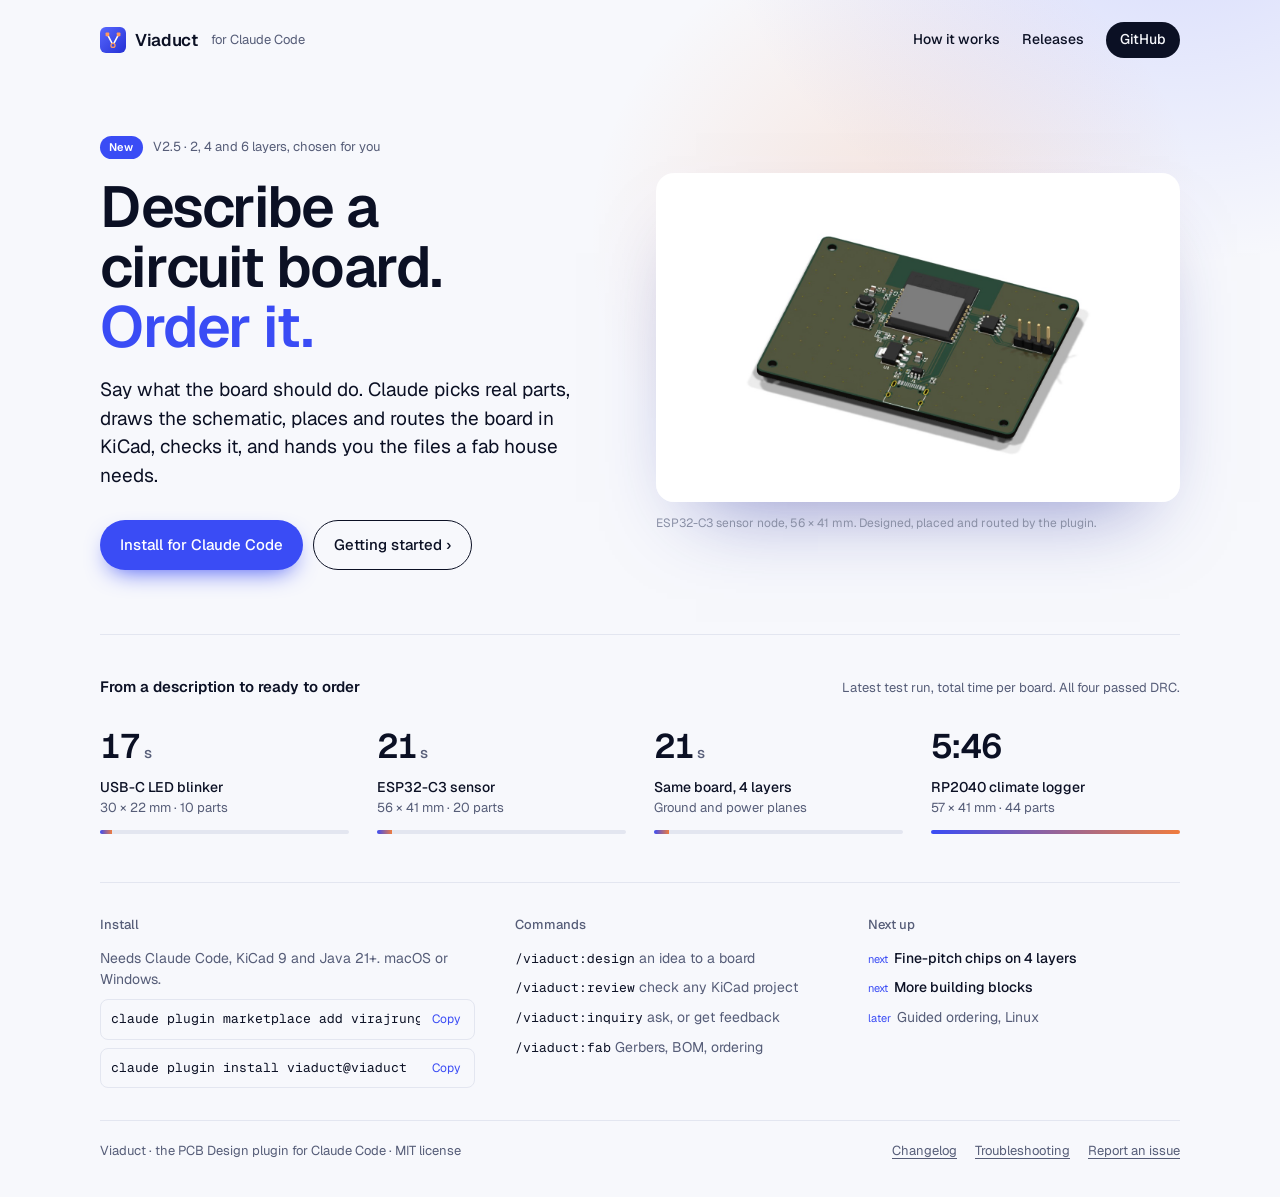
==== index.html @ 59db9b0c "Viaduct landing page" ====
<!doctype html>
<html lang="en">
<head>
<meta charset="utf-8">
<meta name="viewport" content="width=device-width, initial-scale=1, viewport-fit=cover">
<title>Viaduct</title>
<meta name="description" content="Viaduct is a Claude Code plugin: describe a circuit board in plain English and get a KiCad project with Gerbers, BOM and pick-and-place files ready to order.">
<meta property="og:title" content="Viaduct">
<meta property="og:description" content="Describe a circuit board. Order it. A Claude Code plugin for KiCad.">
<meta property="og:image" content="https://virajrungta.github.io/viaduct-site/img/c3_sensor_angle.jpg">
<link rel="icon" href="favicon.svg" type="image/svg+xml">
<link rel="apple-touch-icon" href="apple-touch-icon.png">
<link rel="preconnect" href="https://fonts.googleapis.com">
<link rel="stylesheet" href="https://fonts.googleapis.com/css2?family=Geist:wght@400;500;600&family=Geist+Mono:wght@400;500&display=swap">
<style>
/* Layout: one thesis, one proof. A dominant hero with the real board, a single row of
   evidence, then everything else steps down to small, quiet text. */
:root{
  --bg:#f7f8fc; --fg:#0b1024; --muted:#565d78; --faint:#8a90a6; --line:#e3e6f0;
  --accent:#3a4cf5; --accent-ink:#ffffff; --copper:#f07c3e; --glow1:rgba(80,100,255,.20); --glow2:rgba(240,124,62,.16);
  --sans:"Geist",-apple-system,"Segoe UI",Helvetica,Arial,sans-serif;
  --mono:"Geist Mono",ui-monospace,"SF Mono",Menlo,Consolas,monospace;
}
@media (prefers-color-scheme: dark){:root:not([data-theme="light"]){
  --bg:#080b18; --fg:#eef0fa; --muted:#9ba1bd; --faint:#6b7190; --line:#1b2038;
  --accent:#7d8bff; --accent-ink:#080b18; --copper:#ff9a5e; --glow1:rgba(90,110,255,.22); --glow2:rgba(255,140,80,.10); color-scheme:dark}}
:root[data-theme="dark"]{
  --bg:#080b18; --fg:#eef0fa; --muted:#9ba1bd; --faint:#6b7190; --line:#1b2038;
  --accent:#7d8bff; --accent-ink:#080b18; --copper:#ff9a5e; --glow1:rgba(90,110,255,.22); --glow2:rgba(255,140,80,.10); color-scheme:dark}

*{box-sizing:border-box}
body{background:var(--bg);color:var(--fg);font-family:var(--sans);font-size:15px;line-height:1.55;
  padding-left:max(16px,env(safe-area-inset-left,0px));padding-right:max(16px,env(safe-area-inset-right,0px));
  background-image:radial-gradient(60vw 50vw at 92% -10%,var(--glow1),transparent 60%),radial-gradient(40vw 40vw at 70% 20%,var(--glow2),transparent 60%);
  background-repeat:no-repeat}
.wrap{max-width:1080px;margin:0 auto}
a{color:inherit}
a:focus-visible,button:focus-visible{outline:2px solid var(--accent);outline-offset:3px;border-radius:6px}
p,h1,h2{margin:0}
.mono{font-family:var(--mono)}

header{display:flex;justify-content:space-between;align-items:center;padding-block:22px}
.brand{display:flex;align-items:center;gap:9px;font-weight:600;font-size:17px;letter-spacing:-.02em;text-decoration:none}
.brand small{font-weight:400;font-size:13px;color:var(--muted);letter-spacing:0;margin-left:4px}
header nav{display:flex;align-items:center;gap:22px;font-size:14px;font-weight:500}
header nav a{text-decoration:none}
header nav a:hover{color:var(--accent)}
.pill{background:var(--fg);color:var(--bg);padding:7px 14px;border-radius:999px}
header nav a.pill:hover{color:var(--bg);opacity:.85}

.hero{display:grid;grid-template-columns:1fr 1.05fr;gap:56px;align-items:center;padding-block:56px 64px}
.hero > *{min-width:0}
.kicker{font-size:13px;color:var(--muted)}
.kicker{display:flex;align-items:center;gap:10px}
.new{background:var(--accent);color:var(--accent-ink);font-size:11px;font-weight:600;padding:3px 9px;border-radius:999px;letter-spacing:.02em}
h1{font-size:clamp(2.4rem,5.2vw,3.6rem);line-height:1.04;font-weight:600;letter-spacing:-.025em;margin-top:18px;text-wrap:balance}
h1 em{font-style:normal;color:var(--accent)}
.lede{font-size:19px;line-height:1.5;margin-top:20px;max-width:30em;color:var(--fg)}
.actions{display:flex;gap:10px;flex-wrap:wrap;margin-top:30px}
.btn{display:inline-flex;align-items:center;gap:8px;padding:12px 20px;border-radius:999px;font-weight:500;font-size:15px;text-decoration:none}
.btn.primary{background:var(--accent);color:var(--accent-ink);box-shadow:0 10px 24px -10px var(--accent)}
.btn.secondary{border:1px solid var(--fg)}
.btn:hover{opacity:.88}
.board{margin:0}
.board img{display:block;width:100%;height:auto;border-radius:18px;box-shadow:0 40px 80px -40px rgba(40,50,160,.55)}
.board figcaption{font-size:12px;color:var(--faint);margin-top:12px}

/* the one proof */
.proof{border-top:1px solid var(--line);padding-block:40px 48px}
.proof-head{display:flex;justify-content:space-between;align-items:baseline;gap:16px;flex-wrap:wrap}
.proof-head h2{font-size:15px;font-weight:600}
.proof-head span{font-size:13px;color:var(--muted)}
.runs{display:grid;grid-template-columns:repeat(4,1fr);gap:28px;margin-top:22px}
.run{min-width:0}
.run .t{font-size:34px;font-weight:600;letter-spacing:-.02em;font-variant-numeric:tabular-nums}
.run .t small{font-size:15px;font-weight:500;color:var(--muted);margin-left:2px}
.run .n{font-size:14px;font-weight:500;margin-top:4px}
.run .d{font-size:13px;color:var(--muted)}
.bar{height:4px;background:var(--line);border-radius:2px;margin-top:12px;overflow:hidden}
.bar i{display:block;height:100%;background:linear-gradient(90deg,var(--accent),var(--copper))}

/* quiet details */
.details{border-top:1px solid var(--line);padding-block:32px;display:grid;grid-template-columns:1.2fr 1fr 1fr;gap:40px;font-size:14px}
.details > div{min-width:0}
.details h2{font-size:13px;font-weight:500;color:var(--muted);margin-bottom:12px}
.details ul{list-style:none;margin:0;padding:0;display:grid;gap:8px}
.details li{color:var(--muted)}
.details li b{color:var(--fg);font-weight:500}
.details code{font-family:var(--mono);font-size:13px;color:var(--fg)}
.cmdline{display:flex;align-items:center;gap:8px;border:1px solid var(--line);border-radius:8px;padding:8px 10px;margin-top:8px;background:var(--bg)}
.cmdline code{flex:1;min-width:0;overflow-x:auto;white-space:nowrap}
.cmdline button{flex:none;font:inherit;font-size:12px;border:0;background:none;color:var(--accent);cursor:pointer;padding:2px 4px}
.soon{display:inline-block;font-size:11px;color:var(--accent);margin-right:6px}

footer{border-top:1px solid var(--line);padding-block:20px 36px;display:flex;gap:18px;flex-wrap:wrap;font-size:13px;color:var(--muted)}
footer a{text-decoration:underline;text-underline-offset:3px}
footer .sp{flex:1}

@media (max-width:880px){
  .hero{grid-template-columns:1fr;gap:36px;padding-block:28px 44px}
  .runs{grid-template-columns:1fr 1fr}
  .details{grid-template-columns:1fr;gap:28px}
  header nav a:not(.pill){display:none}
}
html{-webkit-text-size-adjust:100%}
body{margin:0}
img{max-width:100%}
</style>
</head>
<body>

<div class="wrap">
  <header>
    <a class="brand" href="#top" aria-label="Viaduct home">
      <img src="logo.svg" width="26" height="26" alt="">
      Viaduct<small>for Claude Code</small>
    </a>
    <nav aria-label="Main">
      <a href="https://github.com/virajrungta/viaduct/blob/main/docs/how-it-works.md">How it works</a>
      <a href="https://github.com/virajrungta/viaduct/blob/main/RELEASES.md">Releases</a>
      <a class="pill" href="https://github.com/virajrungta/viaduct">GitHub</a>
    </nav>
  </header>

  <main id="top">
    <div class="hero">
      <div>
        <p class="kicker"><span class="new">New</span> V2.5 · 2, 4 and 6 layers, chosen for you</p>
        <h1>Describe a circuit board.<br><em>Order it.</em></h1>
        <p class="lede">Say what the board should do. Claude picks real parts, draws the schematic, places and routes the board in KiCad, checks it, and hands you the files a fab house needs.</p>
        <div class="actions">
          <a class="btn primary" href="#install">Install for Claude Code</a>
          <a class="btn secondary" href="https://github.com/virajrungta/viaduct/blob/main/docs/getting-started.md">Getting started&nbsp;›</a>
        </div>
      </div>
      <figure class="board">
        <img src="img/c3_sensor_angle.jpg" alt="3D render of an ESP32-C3 sensor board the plugin designed, placed and routed" width="1400" height="879">
        <figcaption>ESP32-C3 sensor node, 56 × 41 mm. Designed, placed and routed by the plugin.</figcaption>
      </figure>
    </div>

    <section class="proof" aria-labelledby="proof-h">
      <div class="proof-head">
        <h2 id="proof-h">From a description to ready to order</h2>
        <span>Latest test run, total time per board. All four passed DRC.</span>
      </div>
      <div class="runs">
        <div class="run"><div class="t">17<small>s</small></div><div class="n">USB-C LED blinker</div><div class="d">30 × 22 mm · 10 parts</div><div class="bar"><i style="width:5%"></i></div></div>
        <div class="run"><div class="t">21<small>s</small></div><div class="n">ESP32-C3 sensor</div><div class="d">56 × 41 mm · 20 parts</div><div class="bar"><i style="width:6%"></i></div></div>
        <div class="run"><div class="t">21<small>s</small></div><div class="n">Same board, 4 layers</div><div class="d">Ground and power planes</div><div class="bar"><i style="width:6%"></i></div></div>
        <div class="run"><div class="t">5:46</div><div class="n">RP2040 climate logger</div><div class="d">57 × 41 mm · 44 parts</div><div class="bar"><i style="width:100%"></i></div></div>
      </div>
    </section>

    <section class="details" id="install">
      <div>
        <h2>Install</h2>
        <p style="color:var(--muted)">Needs Claude Code, KiCad 9 and Java 21+. macOS or Windows.</p>
        <div class="cmdline"><code id="c1">claude plugin marketplace add virajrungta/viaduct</code><button type="button" id="b1" data-for="c1">Copy</button></div>
        <div class="cmdline"><code id="c2">claude plugin install viaduct@viaduct</code><button type="button" id="b2" data-for="c2">Copy</button></div>
      </div>
      <div>
        <h2>Commands</h2>
        <ul>
          <li><code>/viaduct:design</code> an idea to a board</li>
          <li><code>/viaduct:review</code> check any KiCad project</li>
          <li><code>/viaduct:inquiry</code> ask, or get feedback</li>
          <li><code>/viaduct:fab</code> Gerbers, BOM, ordering</li>
        </ul>
      </div>
      <div>
        <h2>Next up</h2>
        <ul>
          <li><span class="soon">next</span><b>Fine-pitch chips on 4 layers</b></li>
          <li><span class="soon">next</span><b>More building blocks</b></li>
          <li><span class="soon">later</span>Guided ordering, Linux</li>
        </ul>
      </div>
    </section>
  </main>

  <footer>
    <span>Viaduct · the PCB Design plugin for Claude Code · MIT license</span>
    <span class="sp"></span>
    <a href="https://github.com/virajrungta/viaduct/blob/main/CHANGELOG.md">Changelog</a>
    <a href="https://github.com/virajrungta/viaduct/blob/main/docs/troubleshooting.md">Troubleshooting</a>
    <a href="https://github.com/virajrungta/viaduct/issues">Report an issue</a>
  </footer>
</div>

<script>
document.querySelectorAll(".cmdline button").forEach(function(b){
  b.addEventListener("click",function(){
    var el=document.getElementById(b.dataset.for);
    function done(){b.textContent="Copied";setTimeout(function(){b.textContent="Copy"},1500)}
    function sel(){var r=document.createRange();r.selectNodeContents(el);var s=getSelection();s.removeAllRanges();s.addRange(r);b.textContent="Selected"}
    try{navigator.clipboard.writeText(el.textContent).then(done,sel)}catch(e){sel()}
  });
});
</script>
</body>
</html>
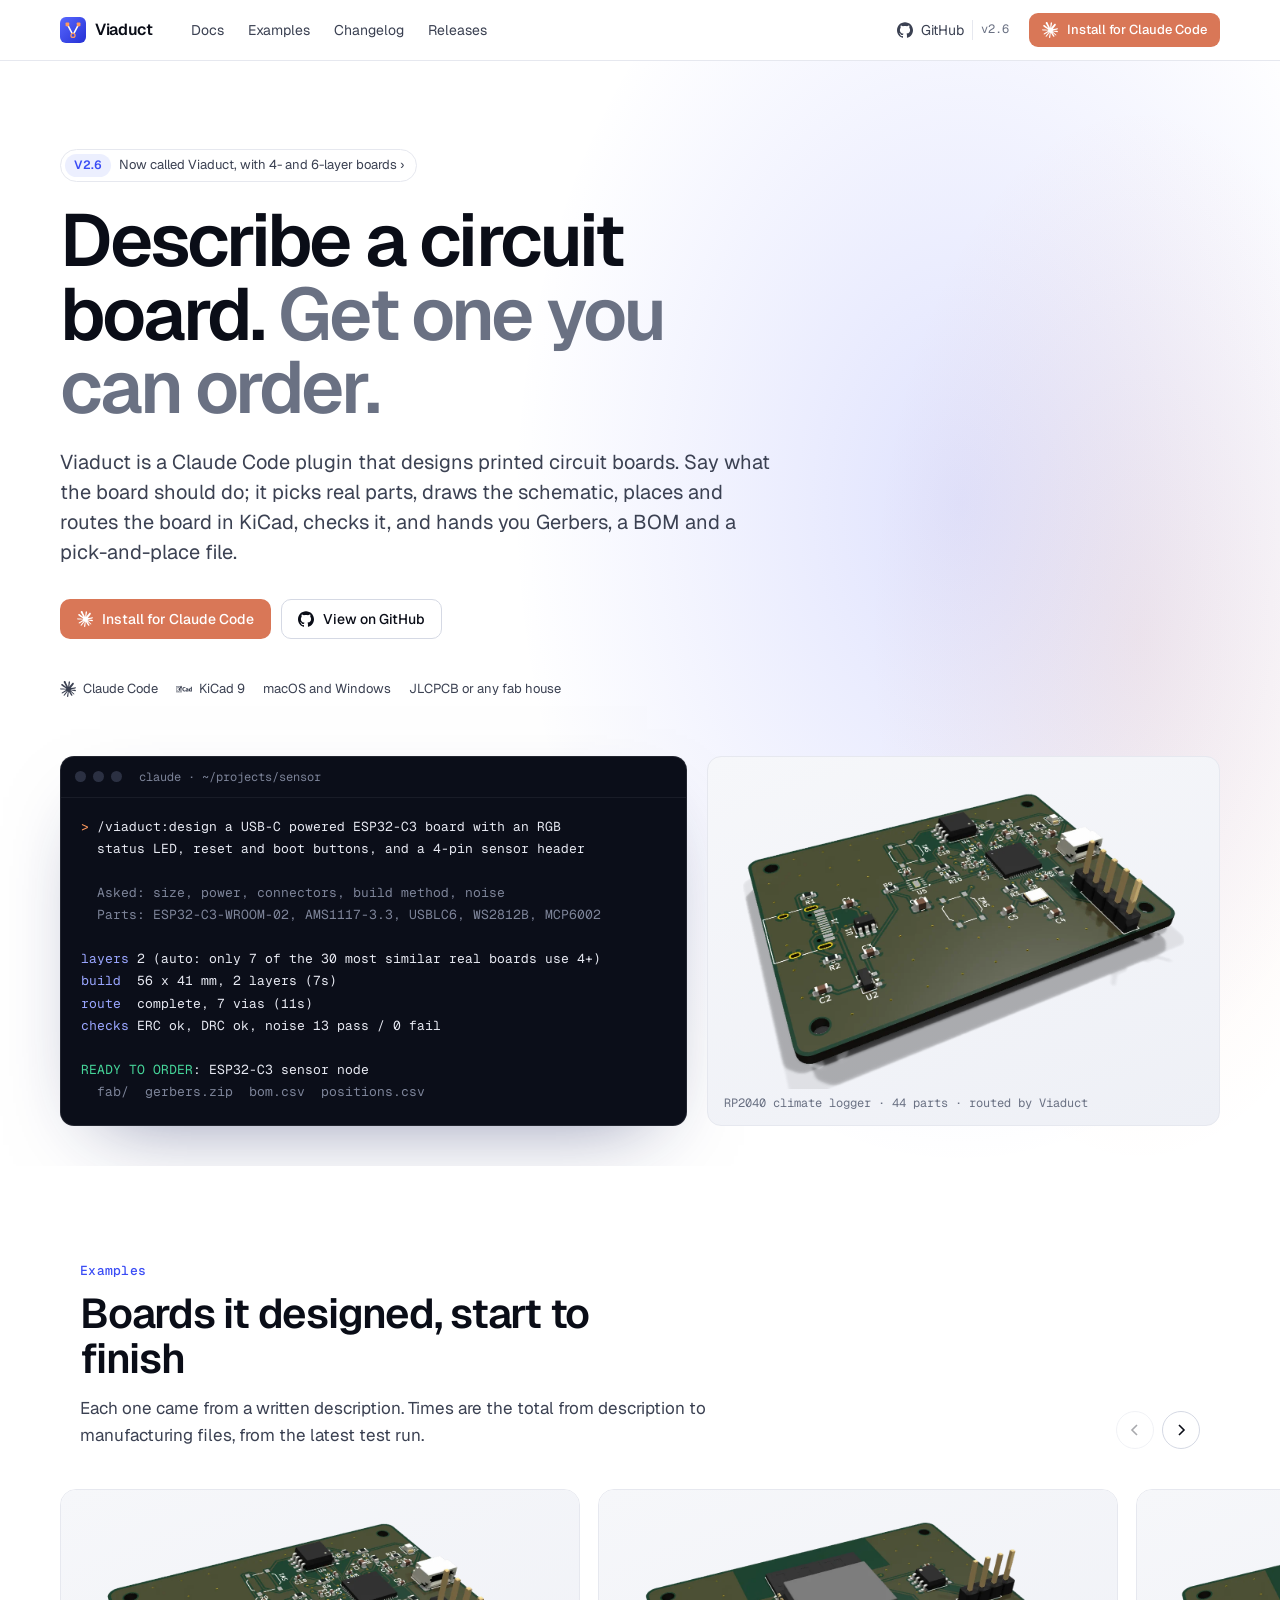
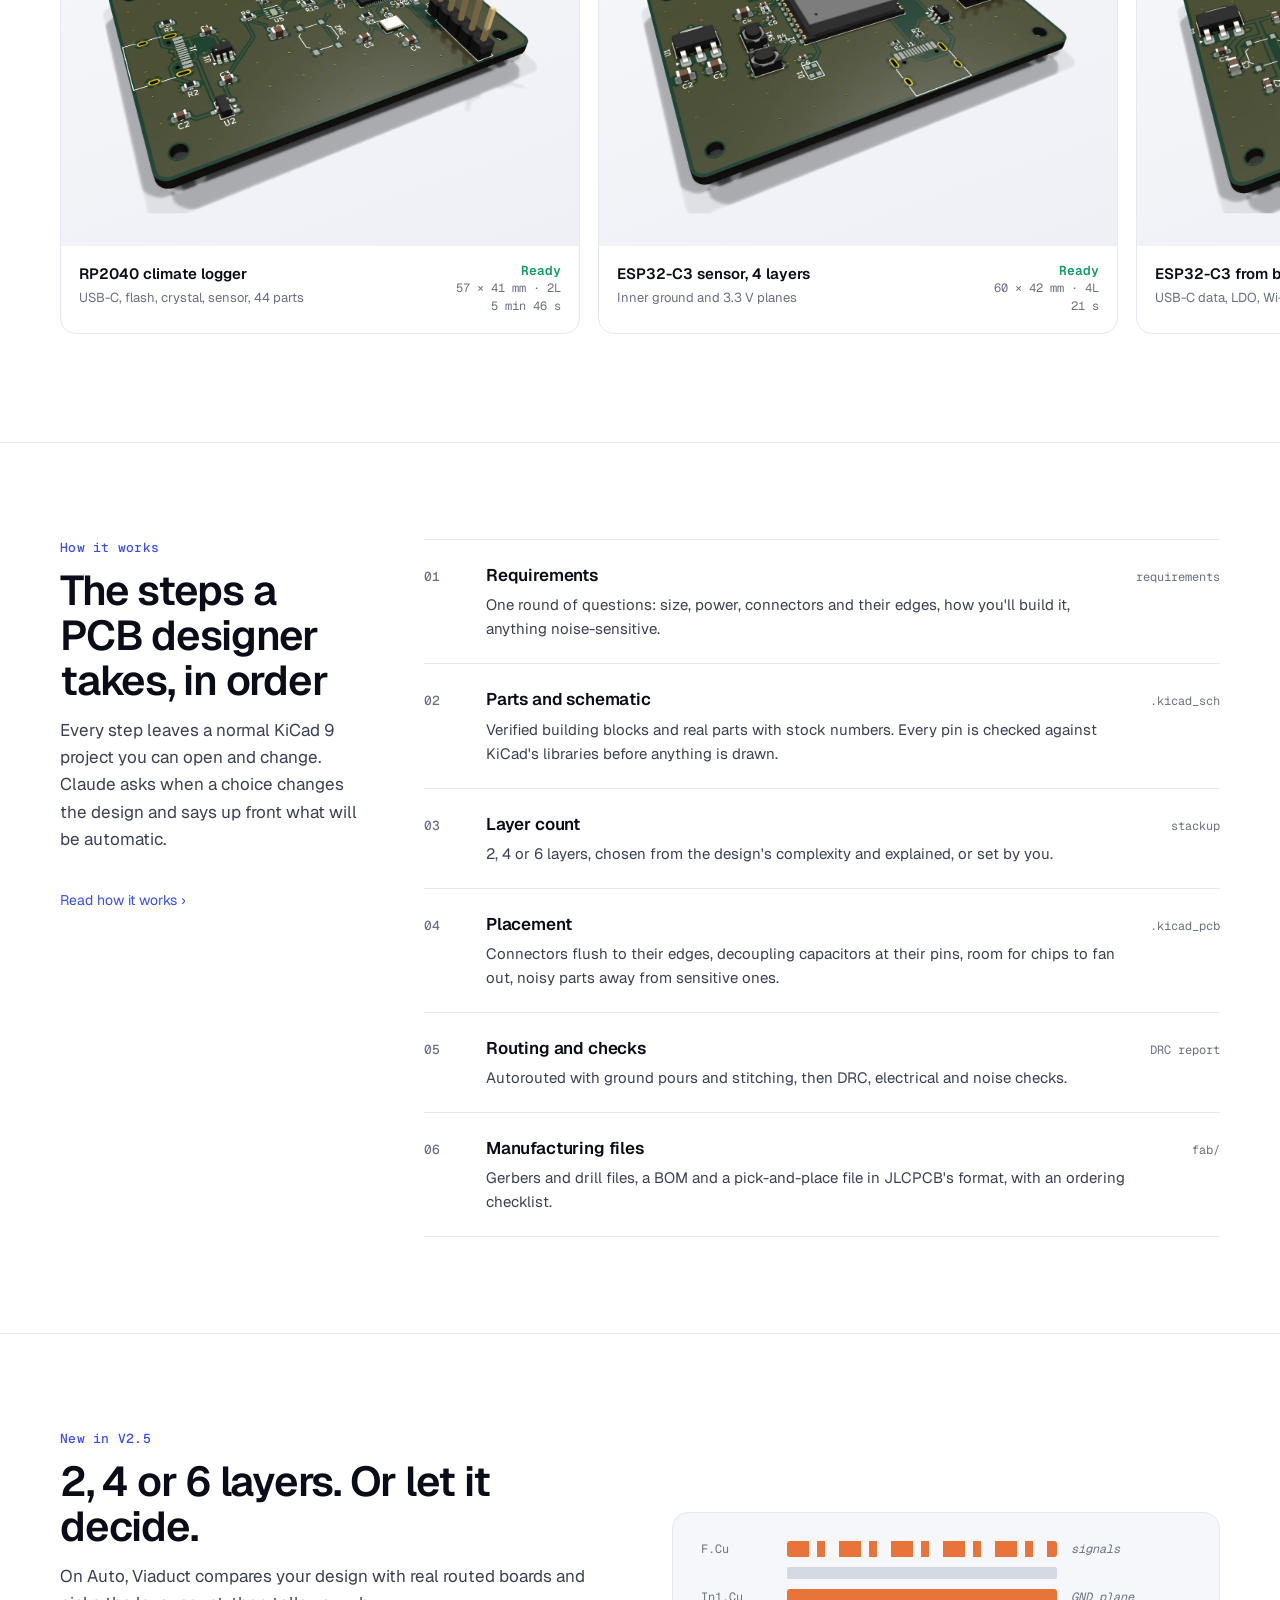
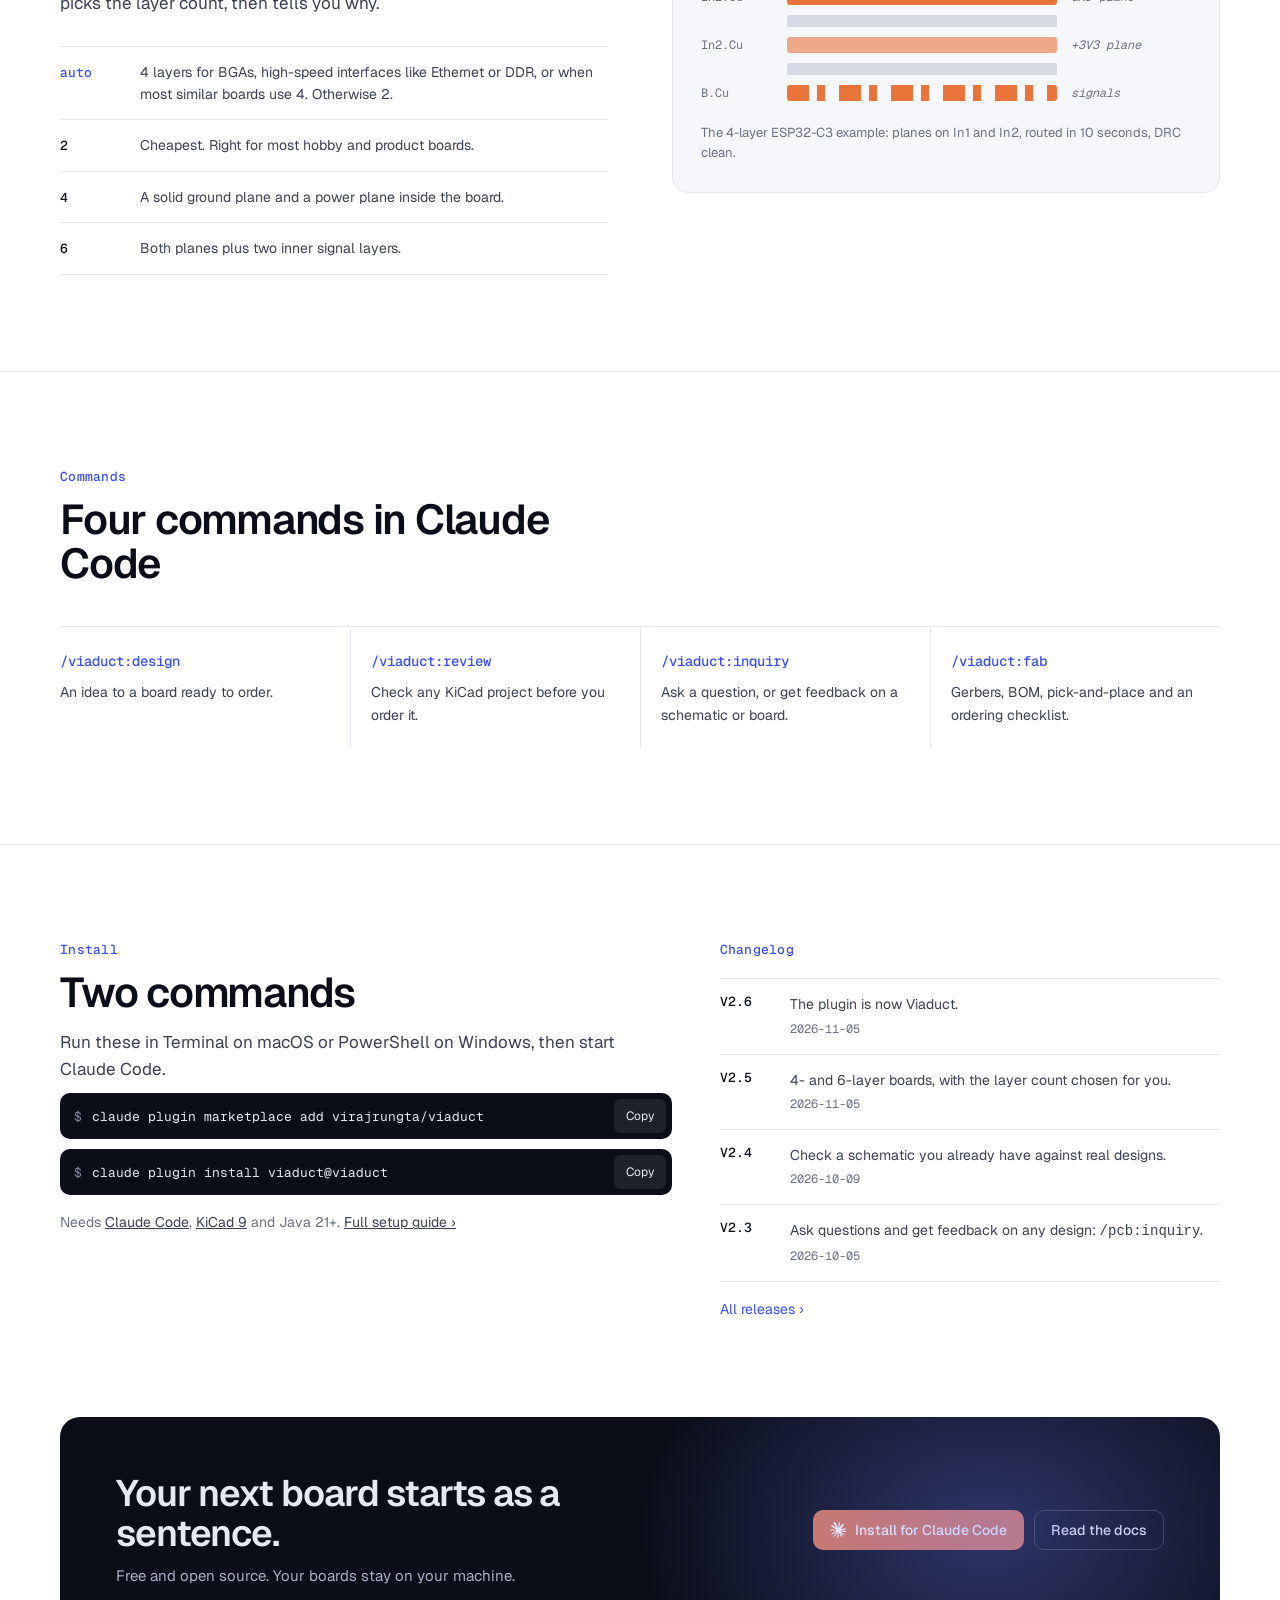
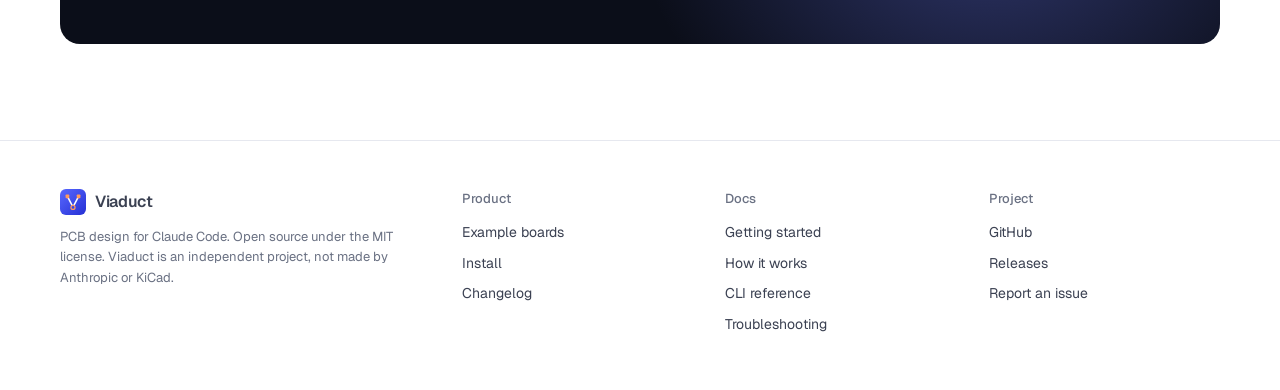
==== commit bda30a13: "Full redesign: top bar, example gallery, docs pages built from the plugin repo" ====
--- a/index.html
+++ b/index.html
@@ -3,200 +3,245 @@
 <head>
 <meta charset="utf-8">
 <meta name="viewport" content="width=device-width, initial-scale=1, viewport-fit=cover">
-<title>Viaduct</title>
-<meta name="description" content="Viaduct is a Claude Code plugin: describe a circuit board in plain English and get a KiCad project with Gerbers, BOM and pick-and-place files ready to order.">
-<meta property="og:title" content="Viaduct">
-<meta property="og:description" content="Describe a circuit board. Order it. A Claude Code plugin for KiCad.">
-<meta property="og:image" content="https://virajrungta.github.io/viaduct-site/img/c3_sensor_angle.jpg">
+<title>Viaduct: PCB design for Claude Code</title>
+<meta name="description" content="Describe a circuit board in plain English. Viaduct, a Claude Code plugin, designs it in KiCad and hands you Gerbers, BOM and pick-and-place files ready to order.">
+<meta property="og:title" content="Viaduct: PCB design for Claude Code">
+<meta property="og:description" content="Describe a circuit board in plain English. Viaduct, a Claude Code plugin, designs it in KiCad and hands you Gerbers, BOM and pick-and-place files ready to order.">
+<meta property="og:image" content="https://virajrungta.github.io/viaduct-site/img/og.png">
+<meta name="twitter:card" content="summary_large_image">
 <link rel="icon" href="favicon.svg" type="image/svg+xml">
 <link rel="apple-touch-icon" href="apple-touch-icon.png">
 <link rel="preconnect" href="https://fonts.googleapis.com">
-<link rel="stylesheet" href="https://fonts.googleapis.com/css2?family=Geist:wght@400;500;600&family=Geist+Mono:wght@400;500&display=swap">
-<style>
-/* Layout: one thesis, one proof. A dominant hero with the real board, a single row of
-   evidence, then everything else steps down to small, quiet text. */
-:root{
-  --bg:#f7f8fc; --fg:#0b1024; --muted:#565d78; --faint:#8a90a6; --line:#e3e6f0;
-  --accent:#3a4cf5; --accent-ink:#ffffff; --copper:#f07c3e; --glow1:rgba(80,100,255,.20); --glow2:rgba(240,124,62,.16);
-  --sans:"Geist",-apple-system,"Segoe UI",Helvetica,Arial,sans-serif;
-  --mono:"Geist Mono",ui-monospace,"SF Mono",Menlo,Consolas,monospace;
-}
-@media (prefers-color-scheme: dark){:root:not([data-theme="light"]){
-  --bg:#080b18; --fg:#eef0fa; --muted:#9ba1bd; --faint:#6b7190; --line:#1b2038;
-  --accent:#7d8bff; --accent-ink:#080b18; --copper:#ff9a5e; --glow1:rgba(90,110,255,.22); --glow2:rgba(255,140,80,.10); color-scheme:dark}}
-:root[data-theme="dark"]{
-  --bg:#080b18; --fg:#eef0fa; --muted:#9ba1bd; --faint:#6b7190; --line:#1b2038;
-  --accent:#7d8bff; --accent-ink:#080b18; --copper:#ff9a5e; --glow1:rgba(90,110,255,.22); --glow2:rgba(255,140,80,.10); color-scheme:dark}
-
-*{box-sizing:border-box}
-body{background:var(--bg);color:var(--fg);font-family:var(--sans);font-size:15px;line-height:1.55;
-  padding-left:max(16px,env(safe-area-inset-left,0px));padding-right:max(16px,env(safe-area-inset-right,0px));
-  background-image:radial-gradient(60vw 50vw at 92% -10%,var(--glow1),transparent 60%),radial-gradient(40vw 40vw at 70% 20%,var(--glow2),transparent 60%);
-  background-repeat:no-repeat}
-.wrap{max-width:1080px;margin:0 auto}
-a{color:inherit}
-a:focus-visible,button:focus-visible{outline:2px solid var(--accent);outline-offset:3px;border-radius:6px}
-p,h1,h2{margin:0}
-.mono{font-family:var(--mono)}
-
-header{display:flex;justify-content:space-between;align-items:center;padding-block:22px}
-.brand{display:flex;align-items:center;gap:9px;font-weight:600;font-size:17px;letter-spacing:-.02em;text-decoration:none}
-.brand small{font-weight:400;font-size:13px;color:var(--muted);letter-spacing:0;margin-left:4px}
-header nav{display:flex;align-items:center;gap:22px;font-size:14px;font-weight:500}
-header nav a{text-decoration:none}
-header nav a:hover{color:var(--accent)}
-.pill{background:var(--fg);color:var(--bg);padding:7px 14px;border-radius:999px}
-header nav a.pill:hover{color:var(--bg);opacity:.85}
-
-.hero{display:grid;grid-template-columns:1fr 1.05fr;gap:56px;align-items:center;padding-block:56px 64px}
-.hero > *{min-width:0}
-.kicker{font-size:13px;color:var(--muted)}
-.kicker{display:flex;align-items:center;gap:10px}
-.new{background:var(--accent);color:var(--accent-ink);font-size:11px;font-weight:600;padding:3px 9px;border-radius:999px;letter-spacing:.02em}
-h1{font-size:clamp(2.4rem,5.2vw,3.6rem);line-height:1.04;font-weight:600;letter-spacing:-.025em;margin-top:18px;text-wrap:balance}
-h1 em{font-style:normal;color:var(--accent)}
-.lede{font-size:19px;line-height:1.5;margin-top:20px;max-width:30em;color:var(--fg)}
-.actions{display:flex;gap:10px;flex-wrap:wrap;margin-top:30px}
-.btn{display:inline-flex;align-items:center;gap:8px;padding:12px 20px;border-radius:999px;font-weight:500;font-size:15px;text-decoration:none}
-.btn.primary{background:var(--accent);color:var(--accent-ink);box-shadow:0 10px 24px -10px var(--accent)}
-.btn.secondary{border:1px solid var(--fg)}
-.btn:hover{opacity:.88}
-.board{margin:0}
-.board img{display:block;width:100%;height:auto;border-radius:18px;box-shadow:0 40px 80px -40px rgba(40,50,160,.55)}
-.board figcaption{font-size:12px;color:var(--faint);margin-top:12px}
-
-/* the one proof */
-.proof{border-top:1px solid var(--line);padding-block:40px 48px}
-.proof-head{display:flex;justify-content:space-between;align-items:baseline;gap:16px;flex-wrap:wrap}
-.proof-head h2{font-size:15px;font-weight:600}
-.proof-head span{font-size:13px;color:var(--muted)}
-.runs{display:grid;grid-template-columns:repeat(4,1fr);gap:28px;margin-top:22px}
-.run{min-width:0}
-.run .t{font-size:34px;font-weight:600;letter-spacing:-.02em;font-variant-numeric:tabular-nums}
-.run .t small{font-size:15px;font-weight:500;color:var(--muted);margin-left:2px}
-.run .n{font-size:14px;font-weight:500;margin-top:4px}
-.run .d{font-size:13px;color:var(--muted)}
-.bar{height:4px;background:var(--line);border-radius:2px;margin-top:12px;overflow:hidden}
-.bar i{display:block;height:100%;background:linear-gradient(90deg,var(--accent),var(--copper))}
-
-/* quiet details */
-.details{border-top:1px solid var(--line);padding-block:32px;display:grid;grid-template-columns:1.2fr 1fr 1fr;gap:40px;font-size:14px}
-.details > div{min-width:0}
-.details h2{font-size:13px;font-weight:500;color:var(--muted);margin-bottom:12px}
-.details ul{list-style:none;margin:0;padding:0;display:grid;gap:8px}
-.details li{color:var(--muted)}
-.details li b{color:var(--fg);font-weight:500}
-.details code{font-family:var(--mono);font-size:13px;color:var(--fg)}
-.cmdline{display:flex;align-items:center;gap:8px;border:1px solid var(--line);border-radius:8px;padding:8px 10px;margin-top:8px;background:var(--bg)}
-.cmdline code{flex:1;min-width:0;overflow-x:auto;white-space:nowrap}
-.cmdline button{flex:none;font:inherit;font-size:12px;border:0;background:none;color:var(--accent);cursor:pointer;padding:2px 4px}
-.soon{display:inline-block;font-size:11px;color:var(--accent);margin-right:6px}
-
-footer{border-top:1px solid var(--line);padding-block:20px 36px;display:flex;gap:18px;flex-wrap:wrap;font-size:13px;color:var(--muted)}
-footer a{text-decoration:underline;text-underline-offset:3px}
-footer .sp{flex:1}
-
-@media (max-width:880px){
-  .hero{grid-template-columns:1fr;gap:36px;padding-block:28px 44px}
-  .runs{grid-template-columns:1fr 1fr}
-  .details{grid-template-columns:1fr;gap:28px}
-  header nav a:not(.pill){display:none}
-}
-html{-webkit-text-size-adjust:100%}
-body{margin:0}
-img{max-width:100%}
-</style>
+<link rel="preconnect" href="https://fonts.gstatic.com" crossorigin>
+<link rel="stylesheet" href="https://fonts.googleapis.com/css2?family=Geist:wght@400;500;600&family=Geist+Mono:wght@400;500;600&display=swap">
+<link rel="stylesheet" href="site.css">
 </head>
 <body>
-
-<div class="wrap">
-  <header>
-    <a class="brand" href="#top" aria-label="Viaduct home">
-      <img src="logo.svg" width="26" height="26" alt="">
-      Viaduct<small>for Claude Code</small>
-    </a>
-    <nav aria-label="Main">
-      <a href="https://github.com/virajrungta/viaduct/blob/main/docs/how-it-works.md">How it works</a>
-      <a href="https://github.com/virajrungta/viaduct/blob/main/RELEASES.md">Releases</a>
-      <a class="pill" href="https://github.com/virajrungta/viaduct">GitHub</a>
-    </nav>
-  </header>
-
-  <main id="top">
-    <div class="hero">
+<header class="topbar gutter">
+  <div class="container">
+    <a class="logo" href="index.html"><img src="logo.svg" alt="" width="26" height="26">Viaduct</a>
+    <nav class="nav" aria-label="Main"><a href="docs/getting-started.html">Docs</a><a href="#examples">Examples</a><a href="#changelog">Changelog</a><a href="https://github.com/virajrungta/viaduct/releases">Releases</a></nav>
+    <div class="bar-right">
+      <a class="gh-link" href="https://github.com/virajrungta/viaduct"><svg class="icon" viewBox="0 0 24 24" aria-hidden="true"><path d="M12 .297c-6.63 0-12 5.373-12 12 0 5.303 3.438 9.8 8.205 11.385.6.113.82-.258.82-.577 0-.285-.01-1.04-.015-2.04-3.338.724-4.042-1.61-4.042-1.61C4.422 18.07 3.633 17.7 3.633 17.7c-1.087-.744.084-.729.084-.729 1.205.084 1.838 1.236 1.838 1.236 1.07 1.835 2.809 1.305 3.495.998.108-.776.417-1.305.76-1.605-2.665-.3-5.466-1.332-5.466-5.93 0-1.31.465-2.38 1.235-3.22-.135-.303-.54-1.523.105-3.176 0 0 1.005-.322 3.3 1.23.96-.267 1.98-.399 3-.405 1.02.006 2.04.138 3 .405 2.28-1.552 3.285-1.23 3.285-1.23.645 1.653.24 2.873.12 3.176.765.84 1.23 1.91 1.23 3.22 0 4.61-2.805 5.625-5.475 5.92.42.36.81 1.096.81 2.22 0 1.606-.015 2.896-.015 3.286 0 .315.21.69.825.57C20.565 22.092 24 17.592 24 12.297c0-6.627-5.373-12-12-12"/></svg><span class="label">GitHub</span><span class="count">v2.6</span></a>
+      <a class="btn btn-claude btn-sm" href="index.html#install"><svg class="icon" viewBox="0 0 24 24" aria-hidden="true"><path d="m4.7144 15.9555 4.7174-2.6471.079-.2307-.079-.1275h-.2307l-.7893-.0486-2.6956-.0729-2.3375-.0971-2.2646-.1214-.5707-.1215-.5343-.7042.0546-.3522.4797-.3218.686.0608 1.5179.1032 2.2767.1578 1.6514.0972 2.4468.255h.3886l.0546-.1579-.1336-.0971-.1032-.0972L6.973 9.8356l-2.55-1.6879-1.3356-.9714-.7225-.4918-.3643-.4614-.1578-1.0078.6557-.7225.8803.0607.2246.0607.8925.686 1.9064 1.4754 2.4893 1.8336.3643.3035.1457-.1032.0182-.0728-.164-.2733-1.3539-2.4467-1.445-2.4893-.6435-1.032-.17-.6194c-.0607-.255-.1032-.4674-.1032-.7285L6.287.1335 6.6997 0l.9957.1336.419.3642.6192 1.4147 1.0018 2.2282 1.5543 3.0296.4553.8985.2429.8318.091.255h.1579v-.1457l.1275-1.706.2368-2.0947.2307-2.6957.0789-.7589.3764-.9107.7468-.4918.5828.2793.4797.686-.0668.4433-.2853 1.8517-.5586 2.9021-.3643 1.9429h.2125l.2429-.2429.9835-1.3053 1.6514-2.0643.7286-.8196.85-.9046.5464-.4311h1.0321l.759 1.1293-.34 1.1657-1.0625 1.3478-.8804 1.1414-1.2628 1.7-.7893 1.36.0729.1093.1882-.0183 2.8535-.607 1.5421-.2794 1.8396-.3157.8318.3886.091.3946-.3278.8075-1.967.4857-2.3072.4614-3.4364.8136-.0425.0304.0486.0607 1.5482.1457.6618.0364h1.621l3.0175.2247.7892.522.4736.6376-.079.4857-1.2142.6193-1.6393-.3886-3.825-.9107-1.3113-.3279h-.1822v.1093l1.0929 1.0686 2.0035 1.8092 2.5075 2.3314.1275.5768-.3218.4554-.34-.0486-2.2039-1.6575-.85-.7468-1.9246-1.621h-.1275v.17l.4432.6496 2.3436 3.5214.1214 1.0807-.17.3521-.6071.2125-.6679-.1214-1.3721-1.9246L14.38 17.959l-1.1414-1.9428-.1397.079-.674 7.2552-.3156.3703-.7286.2793-.6071-.4614-.3218-.7468.3218-1.4753.3886-1.9246.3157-1.53.2853-1.9004.17-.6314-.0121-.0425-.1397.0182-1.4328 1.9672-2.1796 2.9446-1.7243 1.8456-.4128.164-.7164-.3704.0667-.6618.4008-.5889 2.386-3.0357 1.4389-1.882.929-1.0868-.0062-.1579h-.0546l-6.3385 4.1164-1.1293.1457-.4857-.4554.0608-.7467.2307-.2429 1.9064-1.3114Z"/></svg><span class="long">Install for Claude Code</span><span class="short">Install</span></a>
+    </div>
+  </div>
+</header>
+<main>
+  <section class="hero gutter">
+    <div class="container">
+      <a class="eyebrow" href="#changelog"><b>V2.6</b>Now called Viaduct, with 4- and 6-layer boards&nbsp;›</a>
+      <h1>Describe a circuit board. <span>Get one you can order.</span></h1>
+      <p class="sub">Viaduct is a Claude Code plugin that designs printed circuit boards. Say what the board should do; it picks real parts, draws the schematic, places and routes the board in KiCad, checks it, and hands you Gerbers, a BOM and a pick-and-place file.</p>
+      <div class="actions">
+        <a class="btn btn-claude" href="#install"><svg class="icon" viewBox="0 0 24 24" aria-hidden="true"><path d="m4.7144 15.9555 4.7174-2.6471.079-.2307-.079-.1275h-.2307l-.7893-.0486-2.6956-.0729-2.3375-.0971-2.2646-.1214-.5707-.1215-.5343-.7042.0546-.3522.4797-.3218.686.0608 1.5179.1032 2.2767.1578 1.6514.0972 2.4468.255h.3886l.0546-.1579-.1336-.0971-.1032-.0972L6.973 9.8356l-2.55-1.6879-1.3356-.9714-.7225-.4918-.3643-.4614-.1578-1.0078.6557-.7225.8803.0607.2246.0607.8925.686 1.9064 1.4754 2.4893 1.8336.3643.3035.1457-.1032.0182-.0728-.164-.2733-1.3539-2.4467-1.445-2.4893-.6435-1.032-.17-.6194c-.0607-.255-.1032-.4674-.1032-.7285L6.287.1335 6.6997 0l.9957.1336.419.3642.6192 1.4147 1.0018 2.2282 1.5543 3.0296.4553.8985.2429.8318.091.255h.1579v-.1457l.1275-1.706.2368-2.0947.2307-2.6957.0789-.7589.3764-.9107.7468-.4918.5828.2793.4797.686-.0668.4433-.2853 1.8517-.5586 2.9021-.3643 1.9429h.2125l.2429-.2429.9835-1.3053 1.6514-2.0643.7286-.8196.85-.9046.5464-.4311h1.0321l.759 1.1293-.34 1.1657-1.0625 1.3478-.8804 1.1414-1.2628 1.7-.7893 1.36.0729.1093.1882-.0183 2.8535-.607 1.5421-.2794 1.8396-.3157.8318.3886.091.3946-.3278.8075-1.967.4857-2.3072.4614-3.4364.8136-.0425.0304.0486.0607 1.5482.1457.6618.0364h1.621l3.0175.2247.7892.522.4736.6376-.079.4857-1.2142.6193-1.6393-.3886-3.825-.9107-1.3113-.3279h-.1822v.1093l1.0929 1.0686 2.0035 1.8092 2.5075 2.3314.1275.5768-.3218.4554-.34-.0486-2.2039-1.6575-.85-.7468-1.9246-1.621h-.1275v.17l.4432.6496 2.3436 3.5214.1214 1.0807-.17.3521-.6071.2125-.6679-.1214-1.3721-1.9246L14.38 17.959l-1.1414-1.9428-.1397.079-.674 7.2552-.3156.3703-.7286.2793-.6071-.4614-.3218-.7468.3218-1.4753.3886-1.9246.3157-1.53.2853-1.9004.17-.6314-.0121-.0425-.1397.0182-1.4328 1.9672-2.1796 2.9446-1.7243 1.8456-.4128.164-.7164-.3704.0667-.6618.4008-.5889 2.386-3.0357 1.4389-1.882.929-1.0868-.0062-.1579h-.0546l-6.3385 4.1164-1.1293.1457-.4857-.4554.0608-.7467.2307-.2429 1.9064-1.3114Z"/></svg>Install for Claude Code</a>
+        <a class="btn btn-ghost" href="https://github.com/virajrungta/viaduct"><svg class="icon" viewBox="0 0 24 24" aria-hidden="true"><path d="M12 .297c-6.63 0-12 5.373-12 12 0 5.303 3.438 9.8 8.205 11.385.6.113.82-.258.82-.577 0-.285-.01-1.04-.015-2.04-3.338.724-4.042-1.61-4.042-1.61C4.422 18.07 3.633 17.7 3.633 17.7c-1.087-.744.084-.729.084-.729 1.205.084 1.838 1.236 1.838 1.236 1.07 1.835 2.809 1.305 3.495.998.108-.776.417-1.305.76-1.605-2.665-.3-5.466-1.332-5.466-5.93 0-1.31.465-2.38 1.235-3.22-.135-.303-.54-1.523.105-3.176 0 0 1.005-.322 3.3 1.23.96-.267 1.98-.399 3-.405 1.02.006 2.04.138 3 .405 2.28-1.552 3.285-1.23 3.285-1.23.645 1.653.24 2.873.12 3.176.765.84 1.23 1.91 1.23 3.22 0 4.61-2.805 5.625-5.475 5.92.42.36.81 1.096.81 2.22 0 1.606-.015 2.896-.015 3.286 0 .315.21.69.825.57C20.565 22.092 24 17.592 24 12.297c0-6.627-5.373-12-12-12"/></svg>View on GitHub</a>
+      </div>
+      <div class="works-with">
+        <span><svg class="icon" viewBox="0 0 24 24" aria-hidden="true"><path d="m4.7144 15.9555 4.7174-2.6471.079-.2307-.079-.1275h-.2307l-.7893-.0486-2.6956-.0729-2.3375-.0971-2.2646-.1214-.5707-.1215-.5343-.7042.0546-.3522.4797-.3218.686.0608 1.5179.1032 2.2767.1578 1.6514.0972 2.4468.255h.3886l.0546-.1579-.1336-.0971-.1032-.0972L6.973 9.8356l-2.55-1.6879-1.3356-.9714-.7225-.4918-.3643-.4614-.1578-1.0078.6557-.7225.8803.0607.2246.0607.8925.686 1.9064 1.4754 2.4893 1.8336.3643.3035.1457-.1032.0182-.0728-.164-.2733-1.3539-2.4467-1.445-2.4893-.6435-1.032-.17-.6194c-.0607-.255-.1032-.4674-.1032-.7285L6.287.1335 6.6997 0l.9957.1336.419.3642.6192 1.4147 1.0018 2.2282 1.5543 3.0296.4553.8985.2429.8318.091.255h.1579v-.1457l.1275-1.706.2368-2.0947.2307-2.6957.0789-.7589.3764-.9107.7468-.4918.5828.2793.4797.686-.0668.4433-.2853 1.8517-.5586 2.9021-.3643 1.9429h.2125l.2429-.2429.9835-1.3053 1.6514-2.0643.7286-.8196.85-.9046.5464-.4311h1.0321l.759 1.1293-.34 1.1657-1.0625 1.3478-.8804 1.1414-1.2628 1.7-.7893 1.36.0729.1093.1882-.0183 2.8535-.607 1.5421-.2794 1.8396-.3157.8318.3886.091.3946-.3278.8075-1.967.4857-2.3072.4614-3.4364.8136-.0425.0304.0486.0607 1.5482.1457.6618.0364h1.621l3.0175.2247.7892.522.4736.6376-.079.4857-1.2142.6193-1.6393-.3886-3.825-.9107-1.3113-.3279h-.1822v.1093l1.0929 1.0686 2.0035 1.8092 2.5075 2.3314.1275.5768-.3218.4554-.34-.0486-2.2039-1.6575-.85-.7468-1.9246-1.621h-.1275v.17l.4432.6496 2.3436 3.5214.1214 1.0807-.17.3521-.6071.2125-.6679-.1214-1.3721-1.9246L14.38 17.959l-1.1414-1.9428-.1397.079-.674 7.2552-.3156.3703-.7286.2793-.6071-.4614-.3218-.7468.3218-1.4753.3886-1.9246.3157-1.53.2853-1.9004.17-.6314-.0121-.0425-.1397.0182-1.4328 1.9672-2.1796 2.9446-1.7243 1.8456-.4128.164-.7164-.3704.0667-.6618.4008-.5889 2.386-3.0357 1.4389-1.882.929-1.0868-.0062-.1579h-.0546l-6.3385 4.1164-1.1293.1457-.4857-.4554.0608-.7467.2307-.2429 1.9064-1.3114Z"/></svg>Claude Code</span>
+        <span><svg class="icon" viewBox="0 0 24 24" aria-hidden="true"><path d="M7.4668 7.3039c-.472.0238-.8477.4142-.8477.8906 0 .4918.3994.8906.8926.8906.4933 0 .8926-.3988.8926-.8906 0-.4918-.3993-.8906-.8926-.8906-.0154 0-.0297-.0008-.0449 0zM.25 8.0109c-.1394 0-.25.1214-.25.254v8.1777c0 .1325.1106.2539.25.2539h8.5215c.1394 0 .248-.1214.248-.254V8.2649c0-.1327-.1083-.2539-.248-.2539h-.2598c.011.0595.0176.121.0176.1836 0 .0605-.0054.1201-.0156.1777h.1445v7.963H.3613v-7.963h6.1485a1.0179 1.0179 0 0 1-.0157-.1777c0-.0628.0066-.1238.0176-.1836zm.2617.5117v7.664h7.9961v-7.664h-.0332a1.025 1.025 0 0 1-.4883.5703.8482.8482 0 0 1-.4746.1426.8483.8483 0 0 1-.4746-.1426 1.025 1.025 0 0 1-.4883-.5703zm21.5606.252c.0966.1084.1562.2266.1797.3555.0116.0615.0175.1992.0175.4101v1.664c-.2753-.2606-.6554-.3906-1.1386-.3906-.3662 0-.6896.1007-.9707.3028-.5946.4276-.8926 1.2249-.8926 2.3906 0 .3515.0469.67.1406.957.1347.41.3487.7335.6387.9707.3075.252.669.379 1.0879.379.495 0 .9034-.1574 1.2226-.4708v.373H24c-.1347-.1492-.2012-.4072-.2012-.7733v-6.168Zm-9.6328.2988c-.785 0-1.463.2873-2.0372.8613-.6209.621-.9316 1.4593-.9316 2.5137 0 .9402.253 1.7238.7598 2.3535.5447.6795 1.2746 1.0196 2.1914 1.0196.577 0 1.0987-.131 1.5644-.3946.2636-.1494.414-.22.4492-.211l-.7304-1.1952c-.3456.3807-.7404.5703-1.1856.5703-.249 0-.4834-.0782-.703-.2363-.4717-.3398-.7071-.9749-.7071-1.9063 0-.328.0322-.628.0996-.9004.205-.8318.6447-1.248 1.3183-1.248.4306 0 .7755.1641 1.0332.4922l.7872-1.1426c-.085-.009-.1964-.0508-.334-.127-.536-.2987-1.0617-.4492-1.5742-.4492zM.5605 9.175H2.625c-.164.164-.2461.4474-.246.8515v1.6133l1.2616-1.5957c.2578-.325.3867-.5674.3867-.7285 0-.0585-.0088-.1054-.0234-.1406h2.2012c-.167.0937-.375.2901-.627.5918-.0673.079-.1856.2247-.3554.4355L3.5703 12.259l1.9727 2.7148c.12.164.2725.3497.457.5547.0498.0527.1211.1144.2148.1875H3.957a.7156.7156 0 0 0 .0254-.1797c0-.1611-.1114-.3946-.334-.6992L2.379 13.1066v1.754c0 .407.082.6914.2461.8554H.5605c.1143-.1142.1866-.2442.2188-.3906.0175-.082.0273-.2355.0273-.461v-4.8379c0-.2255-.0098-.3789-.0273-.4609-.0322-.1464-.1045-.2764-.2188-.3906zm16.2032 1.6386c-.2373 0-.4561.0195-.6582.0605l-.5977.1504c-.2812.0703-.4717.1055-.5683.1055l.4355 1.0488c.41-.2167.8019-.3242 1.1738-.3242.4364 0 .6543.2511.6543.752-.2167-.0116-.3691-.0176-.457-.0176-.618 0-1.0987.083-1.4414.25-.5946.29-.8906.7384-.8906 1.3476 0 .2666.0469.506.1406.7168.1318.2959.3409.5244.6308.6856.2754.1522.5831.2276.92.2246.4745-.006.8623-.1632 1.164-.4707v.373h1.6387c-.0996-.1083-.1621-.2276-.1855-.3594-.0117-.0644-.0176-.2031-.0176-.414V12.794c0-.4305-.0587-.791-.1758-1.084-.2402-.5974-.8284-.8964-1.7656-.8964zm-10.211.0957h1.7266v4.0332c0 .211.0059.3497.0176.4141.0234.1318.086.251.1855.3594H6.5488c.0996-.1083.1602-.2276.1836-.3594.0117-.0644.0176-.2032.0176-.414V11.675c0-.2109-.0059-.3467-.0176-.4082-.0234-.1289-.083-.249-.1797-.3574zM21.623 11.929c.2373 0 .4532.082.6465.246v2.1934c-.2284.1845-.4668.2754-.7129.2754-.4715 0-.707-.4025-.707-1.211 0-1.0016.258-1.5038.7734-1.5038zm-4.793 1.6484c.123 0 .2403.009.3516.0293v.7617c-.1464.252-.38.377-.6992.377-.1728 0-.3154-.046-.4297-.1367-.126-.0996-.1894-.2315-.1894-.3985 0-.2226.1114-.3906.334-.502.1757-.0878.3867-.1308.6328-.1308z"/></svg>KiCad 9</span>
+        <span>macOS and Windows</span>
+        <span>JLCPCB or any fab house</span>
+      </div>
+
+      <div class="hero-demo">
+        <div class="term" role="img" aria-label="A Claude Code session running /viaduct:design and ending with READY TO ORDER">
+          <div class="term-bar"><i></i><i></i><i></i><span>claude · ~/projects/sensor</span></div>
+<pre><span class="p">&gt;</span> /viaduct:design a USB-C powered ESP32-C3 board with an RGB
+  status LED, reset and boot buttons, and a 4-pin sensor header
+
+<span class="c">  Asked: size, power, connectors, build method, noise</span>
+<span class="c">  Parts: ESP32-C3-WROOM-02, AMS1117-3.3, USBLC6, WS2812B, MCP6002</span>
+
+<span class="b">layers</span> 2 (auto: only 7 of the 30 most similar real boards use 4+)
+<span class="b">build </span> 56 x 41 mm, 2 layers (7s)
+<span class="b">route </span> complete, 7 vias (11s)
+<span class="b">checks</span> ERC ok, DRC ok, noise 13 pass / 0 fail
+
+<span class="g">READY TO ORDER</span>: ESP32-C3 sensor node
+<span class="c">  fab/  gerbers.zip  bom.csv  positions.csv</span></pre>
+        </div>
+        <figure class="hero-shot" style="margin:0">
+          <img src="img/boards/rp2040.webp" alt="3D render of an RP2040 climate logger board Viaduct designed, placed and routed" width="1200" height="829">
+          <figcaption class="tag">RP2040 climate logger · 44 parts · routed by Viaduct</figcaption>
+        </figure>
+      </div>
+    </div>
+  </section>
+
+  <section class="section" id="examples">
+    <div class="container gutter">
+      <div class="sec-head">
+        <div>
+          <p class="kicker">Examples</p>
+          <h2>Boards it designed, start to finish</h2>
+          <p class="lead">Each one came from a written description. Times are the total from description to manufacturing files, from the latest test run.</p>
+        </div>
+        <div class="g-ctrl">
+          <button type="button" id="g-prev" aria-label="Previous boards"><svg class="icon" viewBox="0 0 16 16"><path d="M10 3 5 8l5 5" fill="none" stroke="currentColor" stroke-width="1.6"/></svg></button>
+          <button type="button" id="g-next" aria-label="Next boards"><svg class="icon" viewBox="0 0 16 16"><path d="m6 3 5 5-5 5" fill="none" stroke="currentColor" stroke-width="1.6"/></svg></button>
+        </div>
+      </div>
+    </div>
+    <div class="gallery-wrap">
+      <div class="gallery" id="gallery" tabindex="0" aria-label="Example boards">
+        <article class="card">
+          <div class="img"><img src="img/boards/rp2040.webp" alt="RP2040 climate logger board" loading="lazy" width="1200" height="829"></div>
+          <div class="meta"><div><h3>RP2040 climate logger</h3><p>USB-C, flash, crystal, sensor, 44 parts</p></div><div class="stat"><b>Ready</b>57 × 41 mm · 2L<br>5 min 46 s</div></div>
+        </article>
+        <article class="card">
+          <div class="img"><img src="img/boards/c3-4layer.webp" alt="ESP32-C3 sensor node on four layers" loading="lazy" width="1200" height="828"></div>
+          <div class="meta"><div><h3>ESP32-C3 sensor, 4 layers</h3><p>Inner ground and 3.3 V planes</p></div><div class="stat"><b>Ready</b>60 × 42 mm · 4L<br>21 s</div></div>
+        </article>
+        <article class="card">
+          <div class="img"><img src="img/boards/c3-blocks.webp" alt="ESP32-C3 sensor node built from building blocks" loading="lazy" width="1200" height="822"></div>
+          <div class="meta"><div><h3>ESP32-C3 from building blocks</h3><p>USB-C data, LDO, Wi-Fi module, LED</p></div><div class="stat"><b>Ready</b>58 × 43 mm · 2L<br>21 s</div></div>
+        </article>
+        <article class="card">
+          <div class="img sch"><img src="img/c3_sensor_schematic.jpg" alt="Generated schematic for the ESP32-C3 sensor node" loading="lazy" width="1600" height="1131"></div>
+          <div class="meta"><div><h3>The schematic it drew</h3><p>Grouped by function, labelled nets, editable in KiCad</p></div><div class="stat"><b>ERC clean</b>.kicad_sch</div></div>
+        </article>
+        <article class="card">
+          <div class="img"><img src="img/boards/blinker.webp" alt="USB-C ATtiny85 LED blinker board" loading="lazy" width="1200" height="918"></div>
+          <div class="meta"><div><h3>USB-C ATtiny85 blinker</h3><p>The smallest example, 10 parts</p></div><div class="stat"><b>Ready</b>30 × 22 mm · 2L<br>17 s</div></div>
+        </article>
+      </div>
+    </div>
+  </section>
+
+  <section class="section gutter" id="how">
+    <div class="container steps">
+      <div class="sticky">
+        <p class="kicker">How it works</p>
+        <h2>The steps a PCB designer takes, in order</h2>
+        <p class="lead">Every step leaves a normal KiCad 9 project you can open and change. Claude asks when a choice changes the design and says up front what will be automatic.</p>
+        <p style="margin-top:20px"><a class="more" href="docs/how-it-works.html">Read how it works ›</a></p>
+      </div>
+      <ol class="step-list">
+        <li><span class="n">01</span><div><h3>Requirements</h3><p>One round of questions: size, power, connectors and their edges, how you'll build it, anything noise-sensitive.</p></div><span class="out">requirements</span></li>
+        <li><span class="n">02</span><div><h3>Parts and schematic</h3><p>Verified building blocks and real parts with stock numbers. Every pin is checked against KiCad's libraries before anything is drawn.</p></div><span class="out">.kicad_sch</span></li>
+        <li><span class="n">03</span><div><h3>Layer count</h3><p>2, 4 or 6 layers, chosen from the design's complexity and explained, or set by you.</p></div><span class="out">stackup</span></li>
+        <li><span class="n">04</span><div><h3>Placement</h3><p>Connectors flush to their edges, decoupling capacitors at their pins, room for chips to fan out, noisy parts away from sensitive ones.</p></div><span class="out">.kicad_pcb</span></li>
+        <li><span class="n">05</span><div><h3>Routing and checks</h3><p>Autorouted with ground pours and stitching, then DRC, electrical and noise checks.</p></div><span class="out">DRC report</span></li>
+        <li><span class="n">06</span><div><h3>Manufacturing files</h3><p>Gerbers and drill files, a BOM and a pick-and-place file in JLCPCB's format, with an ordering checklist.</p></div><span class="out">fab/</span></li>
+      </ol>
+    </div>
+  </section>
+
+  <section class="section gutter" id="layers">
+    <div class="container split">
       <div>
-        <p class="kicker"><span class="new">New</span> V2.5 · 2, 4 and 6 layers, chosen for you</p>
-        <h1>Describe a circuit board.<br><em>Order it.</em></h1>
-        <p class="lede">Say what the board should do. Claude picks real parts, draws the schematic, places and routes the board in KiCad, checks it, and hands you the files a fab house needs.</p>
-        <div class="actions">
-          <a class="btn primary" href="#install">Install for Claude Code</a>
-          <a class="btn secondary" href="https://github.com/virajrungta/viaduct/blob/main/docs/getting-started.md">Getting started&nbsp;›</a>
-        </div>
-      </div>
-      <figure class="board">
-        <img src="img/c3_sensor_angle.jpg" alt="3D render of an ESP32-C3 sensor board the plugin designed, placed and routed" width="1400" height="879">
-        <figcaption>ESP32-C3 sensor node, 56 × 41 mm. Designed, placed and routed by the plugin.</figcaption>
-      </figure>
-    </div>
-
-    <section class="proof" aria-labelledby="proof-h">
-      <div class="proof-head">
-        <h2 id="proof-h">From a description to ready to order</h2>
-        <span>Latest test run, total time per board. All four passed DRC.</span>
-      </div>
-      <div class="runs">
-        <div class="run"><div class="t">17<small>s</small></div><div class="n">USB-C LED blinker</div><div class="d">30 × 22 mm · 10 parts</div><div class="bar"><i style="width:5%"></i></div></div>
-        <div class="run"><div class="t">21<small>s</small></div><div class="n">ESP32-C3 sensor</div><div class="d">56 × 41 mm · 20 parts</div><div class="bar"><i style="width:6%"></i></div></div>
-        <div class="run"><div class="t">21<small>s</small></div><div class="n">Same board, 4 layers</div><div class="d">Ground and power planes</div><div class="bar"><i style="width:6%"></i></div></div>
-        <div class="run"><div class="t">5:46</div><div class="n">RP2040 climate logger</div><div class="d">57 × 41 mm · 44 parts</div><div class="bar"><i style="width:100%"></i></div></div>
-      </div>
-    </section>
-
-    <section class="details" id="install">
+        <p class="kicker">New in V2.5</p>
+        <h2>2, 4 or 6 layers. Or let it decide.</h2>
+        <p class="lead">On Auto, Viaduct compares your design with real routed boards and picks the layer count, then tells you why.</p>
+        <div class="modes">
+          <div class="mode"><code class="auto">auto</code><p>4 layers for BGAs, high-speed interfaces like Ethernet or DDR, or when most similar boards use 4. Otherwise 2.</p></div>
+          <div class="mode"><code>2</code><p>Cheapest. Right for most hobby and product boards.</p></div>
+          <div class="mode"><code>4</code><p>A solid ground plane and a power plane inside the board.</p></div>
+          <div class="mode"><code>6</code><p>Both planes plus two inner signal layers.</p></div>
+        </div>
+      </div>
+      <div class="stack" aria-label="Four-layer stackup">
+        <div class="layer"><span>F.Cu</span><div class="cu sig"></div><em>signals</em></div>
+        <div class="layer core"><span></span><div class="fr"></div></div>
+        <div class="layer"><span>In1.Cu</span><div class="cu plane"></div><em>GND plane</em></div>
+        <div class="layer core"><span></span><div class="fr"></div></div>
+        <div class="layer"><span>In2.Cu</span><div class="cu pwr"></div><em>+3V3 plane</em></div>
+        <div class="layer core"><span></span><div class="fr"></div></div>
+        <div class="layer"><span>B.Cu</span><div class="cu sig"></div><em>signals</em></div>
+        <p style="margin-top:22px;font-size:13px;color:var(--muted)">The 4-layer ESP32-C3 example: planes on In1 and In2, routed in 10 seconds, DRC clean.</p>
+      </div>
+    </div>
+  </section>
+
+  <section class="section gutter" id="commands">
+    <div class="container">
+      <p class="kicker">Commands</p>
+      <h2>Four commands in Claude Code</h2>
+      <div class="cmd-grid">
+        <div class="cmd"><code>/viaduct:design</code><p>An idea to a board ready to order.</p></div>
+        <div class="cmd"><code>/viaduct:review</code><p>Check any KiCad project before you order it.</p></div>
+        <div class="cmd"><code>/viaduct:inquiry</code><p>Ask a question, or get feedback on a schematic or board.</p></div>
+        <div class="cmd"><code>/viaduct:fab</code><p>Gerbers, BOM, pick-and-place and an ordering checklist.</p></div>
+      </div>
+    </div>
+  </section>
+
+  <section class="section gutter" id="install">
+    <div class="container install">
       <div>
-        <h2>Install</h2>
-        <p style="color:var(--muted)">Needs Claude Code, KiCad 9 and Java 21+. macOS or Windows.</p>
-        <div class="cmdline"><code id="c1">claude plugin marketplace add virajrungta/viaduct</code><button type="button" id="b1" data-for="c1">Copy</button></div>
-        <div class="cmdline"><code id="c2">claude plugin install viaduct@viaduct</code><button type="button" id="b2" data-for="c2">Copy</button></div>
-      </div>
+        <p class="kicker">Install</p>
+        <h2>Two commands</h2>
+        <p class="lead">Run these in Terminal on macOS or PowerShell on Windows, then start Claude Code.</p>
+        <div class="copy"><span class="pr">$</span><code id="c1">claude plugin marketplace add virajrungta/viaduct</code><button type="button" id="b1" data-for="c1">Copy</button></div>
+        <div class="copy"><span class="pr">$</span><code id="c2">claude plugin install viaduct@viaduct</code><button type="button" id="b2" data-for="c2">Copy</button></div>
+        <p class="req">Needs <a href="https://claude.com/claude-code">Claude Code</a>, <a href="https://www.kicad.org/download/">KiCad 9</a> and Java 21+. <a href="docs/getting-started.html">Full setup guide ›</a></p>
+      </div>
+      <div id="changelog">
+        <p class="kicker">Changelog</p>
+        <ul class="log">
+<li><span class="ver"><a href="https://github.com/virajrungta/viaduct/releases/tag/v2.6" style="text-decoration:none">V2.6</a></span><div><p>The plugin is now Viaduct.</p><span class="date">2026-11-05</span></div></li>
+<li><span class="ver"><a href="https://github.com/virajrungta/viaduct/releases/tag/v2.5" style="text-decoration:none">V2.5</a></span><div><p>4- and 6-layer boards, with the layer count chosen for you.</p><span class="date">2026-11-05</span></div></li>
+<li><span class="ver"><a href="https://github.com/virajrungta/viaduct/releases/tag/v2.4" style="text-decoration:none">V2.4</a></span><div><p>Check a schematic you already have against real designs.</p><span class="date">2026-10-09</span></div></li>
+<li><span class="ver"><a href="https://github.com/virajrungta/viaduct/releases/tag/v2.3" style="text-decoration:none">V2.3</a></span><div><p>Ask questions and get feedback on any design: <code>/pcb:inquiry</code>.</p><span class="date">2026-10-05</span></div></li>
+        </ul>
+        <a class="more" href="https://github.com/virajrungta/viaduct/blob/main/CHANGELOG.md">All releases ›</a>
+      </div>
+    </div>
+  </section>
+
+  <div class="gutter">
+    <div class="container cta">
       <div>
-        <h2>Commands</h2>
-        <ul>
-          <li><code>/viaduct:design</code> an idea to a board</li>
-          <li><code>/viaduct:review</code> check any KiCad project</li>
-          <li><code>/viaduct:inquiry</code> ask, or get feedback</li>
-          <li><code>/viaduct:fab</code> Gerbers, BOM, ordering</li>
-        </ul>
-      </div>
-      <div>
-        <h2>Next up</h2>
-        <ul>
-          <li><span class="soon">next</span><b>Fine-pitch chips on 4 layers</b></li>
-          <li><span class="soon">next</span><b>More building blocks</b></li>
-          <li><span class="soon">later</span>Guided ordering, Linux</li>
-        </ul>
-      </div>
-    </section>
-  </main>
-
-  <footer>
-    <span>Viaduct · the PCB Design plugin for Claude Code · MIT license</span>
-    <span class="sp"></span>
-    <a href="https://github.com/virajrungta/viaduct/blob/main/CHANGELOG.md">Changelog</a>
-    <a href="https://github.com/virajrungta/viaduct/blob/main/docs/troubleshooting.md">Troubleshooting</a>
-    <a href="https://github.com/virajrungta/viaduct/issues">Report an issue</a>
-  </footer>
-</div>
-
+        <h2>Your next board starts as a sentence.</h2>
+        <p>Free and open source. Your boards stay on your machine.</p>
+      </div>
+      <div class="actions">
+        <a class="btn btn-claude" href="#install"><svg class="icon" viewBox="0 0 24 24" aria-hidden="true"><path d="m4.7144 15.9555 4.7174-2.6471.079-.2307-.079-.1275h-.2307l-.7893-.0486-2.6956-.0729-2.3375-.0971-2.2646-.1214-.5707-.1215-.5343-.7042.0546-.3522.4797-.3218.686.0608 1.5179.1032 2.2767.1578 1.6514.0972 2.4468.255h.3886l.0546-.1579-.1336-.0971-.1032-.0972L6.973 9.8356l-2.55-1.6879-1.3356-.9714-.7225-.4918-.3643-.4614-.1578-1.0078.6557-.7225.8803.0607.2246.0607.8925.686 1.9064 1.4754 2.4893 1.8336.3643.3035.1457-.1032.0182-.0728-.164-.2733-1.3539-2.4467-1.445-2.4893-.6435-1.032-.17-.6194c-.0607-.255-.1032-.4674-.1032-.7285L6.287.1335 6.6997 0l.9957.1336.419.3642.6192 1.4147 1.0018 2.2282 1.5543 3.0296.4553.8985.2429.8318.091.255h.1579v-.1457l.1275-1.706.2368-2.0947.2307-2.6957.0789-.7589.3764-.9107.7468-.4918.5828.2793.4797.686-.0668.4433-.2853 1.8517-.5586 2.9021-.3643 1.9429h.2125l.2429-.2429.9835-1.3053 1.6514-2.0643.7286-.8196.85-.9046.5464-.4311h1.0321l.759 1.1293-.34 1.1657-1.0625 1.3478-.8804 1.1414-1.2628 1.7-.7893 1.36.0729.1093.1882-.0183 2.8535-.607 1.5421-.2794 1.8396-.3157.8318.3886.091.3946-.3278.8075-1.967.4857-2.3072.4614-3.4364.8136-.0425.0304.0486.0607 1.5482.1457.6618.0364h1.621l3.0175.2247.7892.522.4736.6376-.079.4857-1.2142.6193-1.6393-.3886-3.825-.9107-1.3113-.3279h-.1822v.1093l1.0929 1.0686 2.0035 1.8092 2.5075 2.3314.1275.5768-.3218.4554-.34-.0486-2.2039-1.6575-.85-.7468-1.9246-1.621h-.1275v.17l.4432.6496 2.3436 3.5214.1214 1.0807-.17.3521-.6071.2125-.6679-.1214-1.3721-1.9246L14.38 17.959l-1.1414-1.9428-.1397.079-.674 7.2552-.3156.3703-.7286.2793-.6071-.4614-.3218-.7468.3218-1.4753.3886-1.9246.3157-1.53.2853-1.9004.17-.6314-.0121-.0425-.1397.0182-1.4328 1.9672-2.1796 2.9446-1.7243 1.8456-.4128.164-.7164-.3704.0667-.6618.4008-.5889 2.386-3.0357 1.4389-1.882.929-1.0868-.0062-.1579h-.0546l-6.3385 4.1164-1.1293.1457-.4857-.4554.0608-.7467.2307-.2429 1.9064-1.3114Z"/></svg>Install for Claude Code</a>
+        <a class="btn btn-ghost" href="docs/getting-started.html">Read the docs</a>
+      </div>
+    </div>
+  </div>
+</main>
+<footer class="footer gutter">
+  <div class="container">
+    <div>
+      <a class="logo" href="index.html"><img src="logo.svg" alt="" width="26" height="26">Viaduct</a>
+      <p class="fine">PCB design for Claude Code. Open source under the MIT license. Viaduct is an independent project, not made by Anthropic or KiCad.</p>
+    </div>
+    <div><h4>Product</h4><ul>
+      <li><a href="index.html#examples">Example boards</a></li>
+      <li><a href="index.html#install">Install</a></li>
+      <li><a href="index.html#changelog">Changelog</a></li></ul></div>
+    <div><h4>Docs</h4><ul>
+      <li><a href="docs/getting-started.html">Getting started</a></li>
+      <li><a href="docs/how-it-works.html">How it works</a></li>
+      <li><a href="docs/cli.html">CLI reference</a></li>
+      <li><a href="docs/troubleshooting.html">Troubleshooting</a></li></ul></div>
+    <div><h4>Project</h4><ul>
+      <li><a href="https://github.com/virajrungta/viaduct">GitHub</a></li>
+      <li><a href="https://github.com/virajrungta/viaduct/releases">Releases</a></li>
+      <li><a href="https://github.com/virajrungta/viaduct/issues">Report an issue</a></li></ul></div>
+  </div>
+</footer>
 <script>
-document.querySelectorAll(".cmdline button").forEach(function(b){
-  b.addEventListener("click",function(){
-    var el=document.getElementById(b.dataset.for);
-    function done(){b.textContent="Copied";setTimeout(function(){b.textContent="Copy"},1500)}
-    function sel(){var r=document.createRange();r.selectNodeContents(el);var s=getSelection();s.removeAllRanges();s.addRange(r);b.textContent="Selected"}
-    try{navigator.clipboard.writeText(el.textContent).then(done,sel)}catch(e){sel()}
+document.querySelectorAll(".copy button").forEach(function (b) {
+  b.addEventListener("click", function () {
+    var el = document.getElementById(b.dataset.for);
+    function done() { b.textContent = "Copied"; setTimeout(function () { b.textContent = "Copy"; }, 1400); }
+    function sel() { var r = document.createRange(); r.selectNodeContents(el); var s = getSelection(); s.removeAllRanges(); s.addRange(r); b.textContent = "Selected"; }
+    try { navigator.clipboard.writeText(el.textContent).then(done, sel); } catch (e) { sel(); }
   });
 });
+(function () {
+  var g = document.getElementById("gallery"); if (!g) return;
+  var prev = document.getElementById("g-prev"), next = document.getElementById("g-next");
+  function step() { var c = g.querySelector(".card"); return c ? c.getBoundingClientRect().width + 18 : 400; }
+  function sync() { prev.disabled = g.scrollLeft < 8; next.disabled = g.scrollLeft + g.clientWidth > g.scrollWidth - 8; }
+  prev.addEventListener("click", function () { g.scrollBy({ left: -step() }); });
+  next.addEventListener("click", function () { g.scrollBy({ left: step() }); });
+  g.addEventListener("scroll", sync, { passive: true }); window.addEventListener("resize", sync); sync();
+})();
 </script>
 </body>
 </html>
--- a/site.css
+++ b/site.css
@@ -0,0 +1,281 @@
+/* Viaduct site. Light-first, cool neutrals, cobalt brand, copper as a rare second accent.
+   Type: Geist for everything, Geist Mono for commands and data. */
+:root{
+  --bg:#ffffff; --bg-subtle:#f6f7fa; --bg-panel:#eef0f6; --fg:#0a0d17; --fg-2:#3b4152; --muted:#6a7183;
+  --border:#e6e8ef; --border-strong:#d5d9e4;
+  --brand:#3a4cf5; --brand-2:#2531d1; --brand-ink:#ffffff; --brand-soft:#eceffe;
+  --copper:#e8743a; --claude:#d97757; --claude-ink:#ffffff; --ok:#0f9d63;
+  --term-bg:#0b0e19; --term-fg:#e7e9f2; --term-dim:#7d8499;
+  --sans:"Geist",-apple-system,BlinkMacSystemFont,"Segoe UI",Helvetica,Arial,sans-serif;
+  --mono:"Geist Mono",ui-monospace,"SF Mono",Menlo,Consolas,monospace;
+  --radius:12px; --max:1160px; --bar-h:60px;
+}
+@media (prefers-color-scheme: dark){:root:not([data-theme="light"]){
+  --bg:#07090f; --bg-subtle:#0d1019; --bg-panel:#121624; --fg:#eef0f7; --fg-2:#c3c8d6; --muted:#8a91a6;
+  --border:#1b2030; --border-strong:#283047;
+  --brand:#7b88ff; --brand-2:#5d6cff; --brand-ink:#07090f; --brand-soft:#151a33;
+  --copper:#ff9a5e; --claude:#e08a6b; --claude-ink:#140c08; --ok:#3fd394;
+  --term-bg:#0d1019; --term-fg:#e7e9f2; --term-dim:#7d8499; color-scheme:dark}}
+:root[data-theme="dark"]{
+  --bg:#07090f; --bg-subtle:#0d1019; --bg-panel:#121624; --fg:#eef0f7; --fg-2:#c3c8d6; --muted:#8a91a6;
+  --border:#1b2030; --border-strong:#283047;
+  --brand:#7b88ff; --brand-2:#5d6cff; --brand-ink:#07090f; --brand-soft:#151a33;
+  --copper:#ff9a5e; --claude:#e08a6b; --claude-ink:#140c08; --ok:#3fd394;
+  --term-bg:#0d1019; --term-fg:#e7e9f2; --term-dim:#7d8499; color-scheme:dark}
+
+*,*::before,*::after{box-sizing:border-box}
+html{-webkit-text-size-adjust:100%;scroll-padding-top:calc(var(--bar-h) + 16px)}
+body{margin:0;background:var(--bg);color:var(--fg);font-family:var(--sans);font-size:15px;line-height:1.6;-webkit-font-smoothing:antialiased}
+img{max-width:100%;display:block}
+a{color:inherit}
+:focus-visible{outline:2px solid var(--brand);outline-offset:2px;border-radius:6px}
+h1,h2,h3,h4,p{margin:0}
+.gutter{padding-left:max(20px,env(safe-area-inset-left,0px));padding-right:max(20px,env(safe-area-inset-right,0px))}
+.container{max-width:var(--max);margin:0 auto}
+.mono{font-family:var(--mono)}
+.icon{width:16px;height:16px;flex:none;fill:currentColor}
+
+/* ---------- top bar ---------- */
+.topbar{position:sticky;top:0;z-index:50;background:color-mix(in srgb,var(--bg) 82%,transparent);
+  backdrop-filter:saturate(1.6) blur(14px);-webkit-backdrop-filter:saturate(1.6) blur(14px);border-bottom:1px solid var(--border)}
+.topbar .container{height:var(--bar-h);display:flex;align-items:center;gap:28px}
+.logo{display:flex;align-items:center;gap:9px;font-weight:600;font-size:16px;letter-spacing:-.02em;text-decoration:none}
+.logo img{width:26px;height:26px}
+.nav{display:flex;gap:4px;font-size:14px}
+.nav a{text-decoration:none;color:var(--fg-2);padding:6px 10px;border-radius:8px}
+.nav a:hover,.nav a[aria-current="page"]{color:var(--fg);background:var(--bg-subtle)}
+.bar-right{margin-left:auto;display:flex;align-items:center;gap:10px}
+.gh-link{display:inline-flex;align-items:center;gap:8px;font-size:14px;color:var(--fg-2);text-decoration:none;padding:6px 10px;border-radius:8px}
+.gh-link:hover{color:var(--fg);background:var(--bg-subtle)}
+.gh-link .count{font-family:var(--mono);font-size:12px;color:var(--muted);border-left:1px solid var(--border);padding-left:8px}
+
+/* ---------- buttons ---------- */
+.btn{display:inline-flex;align-items:center;justify-content:center;gap:9px;height:40px;padding:0 16px;border-radius:10px;
+  font:500 14px/1 var(--sans);text-decoration:none;border:1px solid transparent;cursor:pointer;white-space:nowrap}
+.btn .short{display:none}
+.btn-sm{height:34px;padding:0 12px;font-size:13px;border-radius:9px}
+.btn-claude{background:var(--claude);color:var(--claude-ink)}
+.btn-claude:hover{filter:brightness(1.06)}
+.btn-dark{background:var(--fg);color:var(--bg)}
+.btn-dark:hover{opacity:.9}
+.btn-ghost{border-color:var(--border-strong);color:var(--fg);background:var(--bg)}
+.btn-ghost:hover{background:var(--bg-subtle)}
+
+/* ---------- hero ---------- */
+.hero{padding-block:88px 40px;position:relative;overflow:hidden}
+.hero::before{content:"";position:absolute;inset:-20% -10% auto auto;width:70%;height:120%;pointer-events:none;
+  background:radial-gradient(closest-side,color-mix(in srgb,var(--brand) 16%,transparent),transparent),
+             radial-gradient(closest-side at 70% 60%,color-mix(in srgb,var(--copper) 10%,transparent),transparent)}
+.hero .container{position:relative}
+.eyebrow{display:inline-flex;align-items:center;gap:8px;font-size:13px;color:var(--fg-2);text-decoration:none;
+  border:1px solid var(--border);background:var(--bg);border-radius:999px;padding:4px 12px 4px 4px}
+.eyebrow b{background:var(--brand-soft);color:var(--brand);font-weight:600;font-size:12px;border-radius:999px;padding:2px 9px}
+.eyebrow:hover{border-color:var(--border-strong)}
+.hero h1{font-size:clamp(2.6rem,6.4vw,4.6rem);line-height:1.0;letter-spacing:-.04em;font-weight:600;margin-top:22px;max-width:14ch}
+.hero h1 span{color:var(--muted)}
+.hero .sub{font-size:clamp(1.05rem,1.6vw,1.25rem);color:var(--fg-2);max-width:36em;margin-top:22px;line-height:1.5}
+.hero .actions{display:flex;gap:10px;flex-wrap:wrap;margin-top:32px}
+.works-with{display:flex;align-items:center;gap:18px;flex-wrap:wrap;margin-top:40px;font-size:13px;color:var(--muted)}
+.works-with span{display:inline-flex;align-items:center;gap:7px;color:var(--fg-2)}
+
+/* terminal */
+.term{background:var(--term-bg);color:var(--term-fg);border-radius:14px;border:1px solid color-mix(in srgb,var(--term-fg) 10%,transparent);
+  box-shadow:0 30px 80px -40px rgba(20,30,90,.55);overflow:hidden}
+.term-bar{display:flex;align-items:center;gap:7px;padding:12px 14px;border-bottom:1px solid rgba(255,255,255,.06)}
+.term-bar i{width:11px;height:11px;border-radius:50%;background:#2b3042}
+.term-bar span{margin-left:10px;font:12px var(--mono);color:var(--term-dim)}
+.term pre{margin:0;padding:18px 20px 22px;font:13px/1.7 var(--mono);overflow-x:auto;white-space:pre}
+.term .c{color:var(--term-dim)} .term .p{color:#ff9a5e} .term .g{color:#46d69a} .term .b{color:#9aa6ff}
+
+.hero-demo{margin-top:56px;display:grid;grid-template-columns:1.1fr .9fr;gap:20px;align-items:stretch}
+.hero-demo > *{min-width:0}
+.hero-shot{border-radius:14px;border:1px solid var(--border);background:linear-gradient(160deg,var(--bg-subtle),var(--bg-panel));
+  display:flex;flex-direction:column;justify-content:center;padding:20px;position:relative}
+.hero-shot img{width:100%;height:auto}
+.hero-shot .tag{position:absolute;left:16px;bottom:14px;font:12px var(--mono);color:var(--muted)}
+
+/* ---------- sections ---------- */
+.section{padding-block:96px}
+.section + .section{border-top:1px solid var(--border)}
+.kicker{font:500 13px var(--mono);color:var(--brand);letter-spacing:.02em}
+.section h2{font-size:clamp(1.8rem,3.4vw,2.6rem);letter-spacing:-.03em;line-height:1.08;font-weight:600;margin-top:12px;max-width:20ch}
+.section .lead{color:var(--fg-2);font-size:17px;max-width:38em;margin-top:14px}
+.sec-head{display:flex;justify-content:space-between;align-items:flex-end;gap:24px;flex-wrap:wrap}
+
+/* gallery */
+.gallery-wrap{margin-top:40px;position:relative}
+.gallery{display:flex;gap:18px;overflow-x:auto;scroll-snap-type:x mandatory;scroll-padding-left:max(20px,calc((100vw - var(--max))/2));
+  padding-inline:max(20px,calc((100vw - var(--max))/2));padding-bottom:12px;scrollbar-width:none}
+.gallery::-webkit-scrollbar{display:none}
+.card{flex:0 0 min(520px,82vw);scroll-snap-align:start;border:1px solid var(--border);border-radius:16px;overflow:hidden;background:var(--bg)}
+.card .img{aspect-ratio:16/11;background:linear-gradient(160deg,var(--bg-subtle),var(--bg-panel));display:flex;align-items:center;justify-content:center;padding:18px}
+.card .img img{max-height:100%;width:auto;object-fit:contain}
+.card .img.sch{padding:0;background:#fff}
+.card .img.sch img{width:100%;height:100%;object-fit:cover}
+.card .meta{padding:16px 18px 18px;display:flex;justify-content:space-between;gap:16px;align-items:flex-start}
+.card h3{font-size:15px;font-weight:600}
+.card p{font-size:13px;color:var(--muted);margin-top:2px}
+.card .stat{text-align:right;font:12px/1.5 var(--mono);color:var(--muted);white-space:nowrap}
+.card .stat b{display:block;font:600 13px var(--mono);color:var(--ok)}
+.g-ctrl{display:flex;gap:8px}
+.g-ctrl button{width:38px;height:38px;border-radius:50%;border:1px solid var(--border-strong);background:var(--bg);color:var(--fg);cursor:pointer;display:grid;place-items:center}
+.g-ctrl button:hover{background:var(--bg-subtle)}
+.g-ctrl button:disabled{opacity:.35;cursor:default}
+
+/* steps */
+.steps{display:grid;grid-template-columns:300px 1fr;gap:64px;margin-top:0}
+.steps > *{min-width:0}
+.steps .sticky{position:sticky;top:calc(var(--bar-h) + 40px);align-self:start}
+.step-list{list-style:none;margin:0;padding:0;border-top:1px solid var(--border)}
+.step-list li{display:grid;grid-template-columns:44px 1fr auto;gap:18px;padding:22px 0;border-bottom:1px solid var(--border);align-items:baseline}
+.step-list .n{font:500 13px var(--mono);color:var(--muted)}
+.step-list h3{font-size:17px;font-weight:600;letter-spacing:-.01em}
+.step-list p{color:var(--fg-2);margin-top:4px;max-width:46em}
+.step-list .out{font:12px var(--mono);color:var(--muted);white-space:nowrap}
+
+/* numbers */
+.numbers{display:grid;grid-template-columns:repeat(4,1fr);margin-top:44px;border:1px solid var(--border);border-radius:16px;overflow:hidden}
+.numbers > div{padding:26px 24px;border-right:1px solid var(--border);min-width:0}
+.numbers > div:last-child{border-right:0}
+.numbers .v{font-size:40px;font-weight:600;letter-spacing:-.035em;font-variant-numeric:tabular-nums;line-height:1}
+.numbers .v small{font-size:17px;color:var(--muted);font-weight:500;margin-left:2px}
+.numbers .l{font-size:14px;font-weight:500;margin-top:12px}
+.numbers .d{font-size:13px;color:var(--muted)}
+
+/* layers feature */
+.split{display:grid;grid-template-columns:1fr 1fr;gap:64px;align-items:center}
+.split > *{min-width:0}
+.modes{margin-top:28px;display:grid;gap:0;border-top:1px solid var(--border)}
+.mode{display:grid;grid-template-columns:64px 1fr;gap:16px;padding:14px 0;border-bottom:1px solid var(--border);align-items:baseline}
+.mode code{font:500 13px var(--mono);color:var(--fg)}
+.mode code.auto{color:var(--brand)}
+.mode p{color:var(--fg-2);font-size:14px}
+.stack{border:1px solid var(--border);border-radius:16px;padding:28px;background:var(--bg-subtle)}
+.layer{display:grid;grid-template-columns:72px 1fr 120px;gap:14px;align-items:center;font:12px var(--mono);color:var(--muted)}
+.layer + .layer{margin-top:10px}
+.layer .cu{height:16px;border-radius:3px;background:var(--copper)}
+.layer .cu.sig{background:repeating-linear-gradient(90deg,var(--copper) 0 22px,transparent 22px 30px,var(--copper) 30px 38px,transparent 38px 52px)}
+.layer .cu.plane{background:var(--copper)}
+.layer .cu.pwr{background:color-mix(in srgb,var(--copper) 60%,var(--bg-subtle))}
+.layer .fr{height:12px;border-radius:2px;background:var(--border-strong);grid-column:2}
+.layer.core{grid-template-columns:72px 1fr 120px}
+
+/* commands */
+.cmd-grid{display:grid;grid-template-columns:repeat(4,1fr);gap:0;margin-top:40px;border-top:1px solid var(--border)}
+.cmd{padding:22px 20px 22px 0;min-width:0}
+.cmd + .cmd{padding-left:20px;border-left:1px solid var(--border)}
+.cmd code{font:500 14px var(--mono);color:var(--brand)}
+.cmd p{color:var(--fg-2);font-size:14px;margin-top:8px}
+
+/* install + changelog */
+.install{display:grid;grid-template-columns:1.1fr .9fr;gap:48px;align-items:start}
+.install > *{min-width:0}
+.copy{display:flex;align-items:center;gap:10px;background:var(--term-bg);color:var(--term-fg);border-radius:10px;padding:0 6px 0 14px;height:46px;margin-top:10px}
+.copy .pr{color:var(--term-dim);font:13px var(--mono)}
+.copy code{flex:1;min-width:0;overflow-x:auto;white-space:nowrap;font:13px var(--mono);scrollbar-width:none}
+.copy button{flex:none;height:34px;padding:0 12px;border-radius:7px;border:0;background:rgba(255,255,255,.08);color:var(--term-fg);font:12px var(--sans);cursor:pointer}
+.copy button:hover{background:rgba(255,255,255,.14)}
+.req{font-size:14px;color:var(--muted);margin-top:16px}
+.req a{color:var(--fg-2)}
+.log{list-style:none;margin:20px 0 0;padding:0;border-top:1px solid var(--border)}
+.log li{display:grid;grid-template-columns:56px 1fr;gap:14px;padding:14px 0;border-bottom:1px solid var(--border)}
+.log .ver{font:500 13px var(--mono)}
+.log .date{font:12px var(--mono);color:var(--muted)}
+.log p{font-size:14px;color:var(--fg-2)}
+.more{display:inline-flex;align-items:center;gap:6px;margin-top:16px;font-size:14px;color:var(--brand);text-decoration:none}
+.more:hover{text-decoration:underline}
+
+/* cta + footer */
+.cta{margin-block:0 96px;border-radius:20px;padding:56px;background:var(--term-bg);color:var(--term-fg);position:relative;overflow:hidden;
+  display:flex;justify-content:space-between;align-items:center;gap:32px;flex-wrap:wrap}
+.cta::after{content:"";position:absolute;right:-10%;top:-60%;width:60%;height:220%;background:radial-gradient(closest-side,rgba(110,125,255,.35),transparent);pointer-events:none}
+.cta h2{font-size:clamp(1.6rem,3vw,2.3rem);letter-spacing:-.03em;font-weight:600;line-height:1.1;max-width:18ch;position:relative}
+.cta p{color:#a9afc4;margin-top:10px;position:relative}
+.cta .actions{display:flex;gap:10px;flex-wrap:wrap;position:relative}
+.cta .btn-ghost{background:transparent;color:var(--term-fg);border-color:rgba(255,255,255,.2)}
+.cta .btn-ghost:hover{background:rgba(255,255,255,.06)}
+.footer{border-top:1px solid var(--border);padding-block:48px 56px;font-size:14px}
+.footer .container{display:grid;grid-template-columns:1.6fr repeat(3,1fr);gap:32px}
+.footer h4{font-size:13px;font-weight:500;color:var(--muted);margin-bottom:12px}
+.footer ul{list-style:none;margin:0;padding:0;display:grid;gap:8px}
+.footer a{text-decoration:none;color:var(--fg-2)}
+.footer a:hover{color:var(--fg)}
+.footer .fine{color:var(--muted);font-size:13px;margin-top:12px;max-width:30em}
+
+/* ---------- docs ---------- */
+.docs{display:grid;grid-template-columns:232px minmax(0,1fr) 200px;gap:48px;padding-block:40px 96px}
+.docs-nav{position:sticky;top:calc(var(--bar-h) + 32px);align-self:start;font-size:14px}
+.docs-nav h4{font-size:12px;font-weight:500;color:var(--muted);margin:0 0 8px;font-family:var(--mono);letter-spacing:.03em;text-transform:uppercase}
+.docs-nav ul{list-style:none;margin:0 0 24px;padding:0;display:grid;gap:2px}
+.docs-nav a{display:block;padding:6px 10px;border-radius:8px;text-decoration:none;color:var(--fg-2)}
+.docs-nav a:hover{background:var(--bg-subtle);color:var(--fg)}
+.docs-nav a[aria-current="page"]{background:var(--brand-soft);color:var(--brand);font-weight:500}
+.toc{position:sticky;top:calc(var(--bar-h) + 32px);align-self:start;font-size:13px}
+.toc h4{font-size:12px;font-weight:500;color:var(--muted);margin:0 0 10px;font-family:var(--mono);text-transform:uppercase;letter-spacing:.03em}
+.toc ul{list-style:none;margin:0;padding:0 0 0 12px;border-left:1px solid var(--border);display:grid;gap:7px}
+.toc a{text-decoration:none;color:var(--muted)}
+.toc a:hover{color:var(--fg)}
+.prose{max-width:740px;min-width:0}
+.prose .crumb{font:13px var(--mono);color:var(--muted);margin-bottom:10px}
+.prose h1{font-size:2.3rem;letter-spacing:-.035em;line-height:1.1;font-weight:600;margin-bottom:18px}
+.prose h2{font-size:1.45rem;letter-spacing:-.02em;font-weight:600;margin:48px 0 12px;padding-top:8px}
+.prose h3{font-size:1.1rem;font-weight:600;margin:32px 0 8px}
+.prose p,.prose ul,.prose ol{margin:0 0 16px;color:var(--fg-2)}
+.prose li{margin:4px 0}
+.prose a{color:var(--brand);text-decoration:none}
+.prose a:hover{text-decoration:underline}
+.prose code{font:13px var(--mono);background:var(--bg-panel);border-radius:5px;padding:2px 6px;color:var(--fg)}
+.prose pre{background:var(--term-bg);color:var(--term-fg);border-radius:12px;padding:16px 18px;overflow-x:auto;margin:0 0 20px}
+.prose pre code{background:none;padding:0;color:inherit;font-size:13px;line-height:1.65}
+.prose table{border-collapse:collapse;width:100%;font-size:14px;margin:0 0 20px;display:block;overflow-x:auto}
+.prose th,.prose td{text-align:left;padding:10px 12px;border-bottom:1px solid var(--border);vertical-align:top}
+.prose th{font-weight:500;color:var(--muted);font-size:13px}
+.prose blockquote{margin:0 0 16px;padding:4px 16px;border-left:3px solid var(--brand);color:var(--fg-2)}
+.prose img{border-radius:12px;border:1px solid var(--border);margin:8px 0 20px}
+.prose hr{border:0;border-top:1px solid var(--border);margin:32px 0}
+.pager{display:flex;justify-content:space-between;gap:16px;margin-top:56px;padding-top:24px;border-top:1px solid var(--border)}
+.pager a{display:block;text-decoration:none;border:1px solid var(--border);border-radius:12px;padding:14px 18px;min-width:0;flex:1}
+.pager a:hover{border-color:var(--border-strong)}
+.pager small{display:block;color:var(--muted);font-size:12px}
+.pager span{font-weight:500}
+.pager .next{text-align:right}
+
+/* ---------- responsive ---------- */
+@media (max-width:1080px){
+  .docs{grid-template-columns:200px minmax(0,1fr)} .toc{display:none}
+}
+@media (max-width:900px){
+  .nav{display:none}
+  .hero{padding-block:56px 24px}
+  .hero-demo,.split,.install,.steps{grid-template-columns:1fr;gap:32px}
+  .steps .sticky{position:static}
+  .numbers{grid-template-columns:1fr 1fr}
+  .numbers > div:nth-child(2){border-right:0}
+  .numbers > div:nth-child(-n+2){border-bottom:1px solid var(--border)}
+  .cmd-grid{grid-template-columns:1fr 1fr}
+  .cmd:nth-child(3){padding-left:0;border-left:0}
+  .cmd:nth-child(n+3){border-top:1px solid var(--border)}
+  .footer .container{grid-template-columns:1fr 1fr}
+  .docs{grid-template-columns:1fr;gap:20px}
+  .docs-nav{position:static;display:flex;gap:6px;overflow-x:auto}
+  .docs-nav h4{display:none}
+  .docs-nav ul{display:flex;margin:0;gap:4px}
+  .docs-nav a{white-space:nowrap}
+  .section{padding-block:64px}
+  .cta{padding:36px 28px}
+}
+@media (max-width:560px){
+  .gh-link .label,.gh-link .count{display:none}
+  .bar-right .btn-claude .long{display:none}
+  .bar-right .btn-claude .short{display:inline}
+  .step-list li{grid-template-columns:32px 1fr}
+  .step-list .out{grid-column:2}
+  .cmd-grid{grid-template-columns:1fr}
+  .cmd + .cmd{padding-left:0;border-left:0;border-top:1px solid var(--border)}
+  .layer{grid-template-columns:56px 1fr}
+  .layer em{display:none}
+}
+@media (prefers-reduced-motion:no-preference){
+  .gallery{scroll-behavior:smooth}
+  .btn,.nav a,.card{transition:background-color .15s,border-color .15s,filter .15s,opacity .15s}
+}
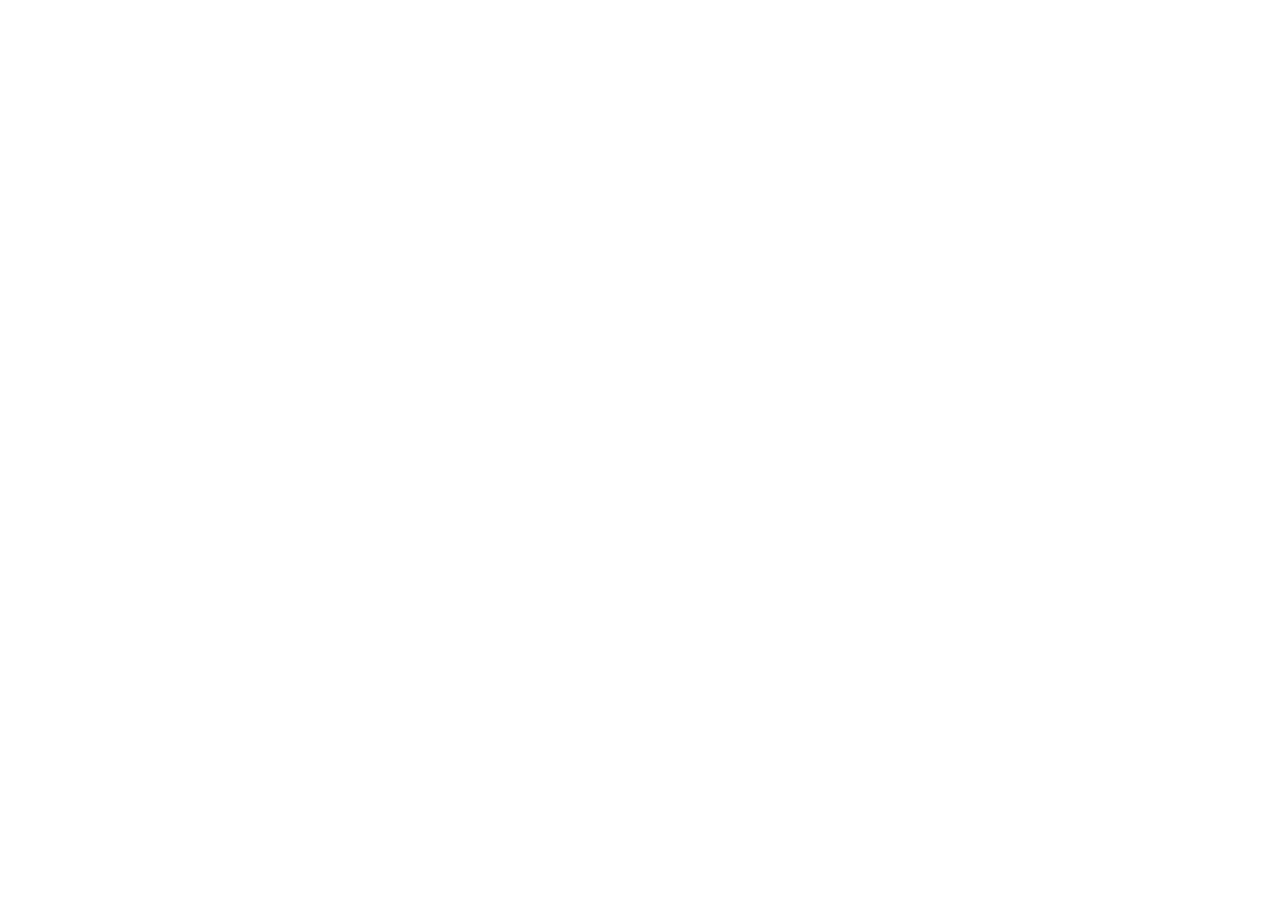
==== commit 2c9fdb40: "Move the site to virajrungta.github.io/viaduct; redirect the old address" ====
--- a/index.html
+++ b/index.html
@@ -1,247 +1,6 @@
 <!doctype html>
-<html lang="en">
-<head>
-<meta charset="utf-8">
-<meta name="viewport" content="width=device-width, initial-scale=1, viewport-fit=cover">
-<title>Viaduct: PCB design for Claude Code</title>
-<meta name="description" content="Describe a circuit board in plain English. Viaduct, a Claude Code plugin, designs it in KiCad and hands you Gerbers, BOM and pick-and-place files ready to order.">
-<meta property="og:title" content="Viaduct: PCB design for Claude Code">
-<meta property="og:description" content="Describe a circuit board in plain English. Viaduct, a Claude Code plugin, designs it in KiCad and hands you Gerbers, BOM and pick-and-place files ready to order.">
-<meta property="og:image" content="https://virajrungta.github.io/viaduct-site/img/og.png">
-<meta name="twitter:card" content="summary_large_image">
-<link rel="icon" href="favicon.svg" type="image/svg+xml">
-<link rel="apple-touch-icon" href="apple-touch-icon.png">
-<link rel="preconnect" href="https://fonts.googleapis.com">
-<link rel="preconnect" href="https://fonts.gstatic.com" crossorigin>
-<link rel="stylesheet" href="https://fonts.googleapis.com/css2?family=Geist:wght@400;500;600&family=Geist+Mono:wght@400;500;600&display=swap">
-<link rel="stylesheet" href="site.css">
-</head>
-<body>
-<header class="topbar gutter">
-  <div class="container">
-    <a class="logo" href="index.html"><img src="logo.svg" alt="" width="26" height="26">Viaduct</a>
-    <nav class="nav" aria-label="Main"><a href="docs/getting-started.html">Docs</a><a href="#examples">Examples</a><a href="#changelog">Changelog</a><a href="https://github.com/virajrungta/viaduct/releases">Releases</a></nav>
-    <div class="bar-right">
-      <a class="gh-link" href="https://github.com/virajrungta/viaduct"><svg class="icon" viewBox="0 0 24 24" aria-hidden="true"><path d="M12 .297c-6.63 0-12 5.373-12 12 0 5.303 3.438 9.8 8.205 11.385.6.113.82-.258.82-.577 0-.285-.01-1.04-.015-2.04-3.338.724-4.042-1.61-4.042-1.61C4.422 18.07 3.633 17.7 3.633 17.7c-1.087-.744.084-.729.084-.729 1.205.084 1.838 1.236 1.838 1.236 1.07 1.835 2.809 1.305 3.495.998.108-.776.417-1.305.76-1.605-2.665-.3-5.466-1.332-5.466-5.93 0-1.31.465-2.38 1.235-3.22-.135-.303-.54-1.523.105-3.176 0 0 1.005-.322 3.3 1.23.96-.267 1.98-.399 3-.405 1.02.006 2.04.138 3 .405 2.28-1.552 3.285-1.23 3.285-1.23.645 1.653.24 2.873.12 3.176.765.84 1.23 1.91 1.23 3.22 0 4.61-2.805 5.625-5.475 5.92.42.36.81 1.096.81 2.22 0 1.606-.015 2.896-.015 3.286 0 .315.21.69.825.57C20.565 22.092 24 17.592 24 12.297c0-6.627-5.373-12-12-12"/></svg><span class="label">GitHub</span><span class="count">v2.6</span></a>
-      <a class="btn btn-claude btn-sm" href="index.html#install"><svg class="icon" viewBox="0 0 24 24" aria-hidden="true"><path d="m4.7144 15.9555 4.7174-2.6471.079-.2307-.079-.1275h-.2307l-.7893-.0486-2.6956-.0729-2.3375-.0971-2.2646-.1214-.5707-.1215-.5343-.7042.0546-.3522.4797-.3218.686.0608 1.5179.1032 2.2767.1578 1.6514.0972 2.4468.255h.3886l.0546-.1579-.1336-.0971-.1032-.0972L6.973 9.8356l-2.55-1.6879-1.3356-.9714-.7225-.4918-.3643-.4614-.1578-1.0078.6557-.7225.8803.0607.2246.0607.8925.686 1.9064 1.4754 2.4893 1.8336.3643.3035.1457-.1032.0182-.0728-.164-.2733-1.3539-2.4467-1.445-2.4893-.6435-1.032-.17-.6194c-.0607-.255-.1032-.4674-.1032-.7285L6.287.1335 6.6997 0l.9957.1336.419.3642.6192 1.4147 1.0018 2.2282 1.5543 3.0296.4553.8985.2429.8318.091.255h.1579v-.1457l.1275-1.706.2368-2.0947.2307-2.6957.0789-.7589.3764-.9107.7468-.4918.5828.2793.4797.686-.0668.4433-.2853 1.8517-.5586 2.9021-.3643 1.9429h.2125l.2429-.2429.9835-1.3053 1.6514-2.0643.7286-.8196.85-.9046.5464-.4311h1.0321l.759 1.1293-.34 1.1657-1.0625 1.3478-.8804 1.1414-1.2628 1.7-.7893 1.36.0729.1093.1882-.0183 2.8535-.607 1.5421-.2794 1.8396-.3157.8318.3886.091.3946-.3278.8075-1.967.4857-2.3072.4614-3.4364.8136-.0425.0304.0486.0607 1.5482.1457.6618.0364h1.621l3.0175.2247.7892.522.4736.6376-.079.4857-1.2142.6193-1.6393-.3886-3.825-.9107-1.3113-.3279h-.1822v.1093l1.0929 1.0686 2.0035 1.8092 2.5075 2.3314.1275.5768-.3218.4554-.34-.0486-2.2039-1.6575-.85-.7468-1.9246-1.621h-.1275v.17l.4432.6496 2.3436 3.5214.1214 1.0807-.17.3521-.6071.2125-.6679-.1214-1.3721-1.9246L14.38 17.959l-1.1414-1.9428-.1397.079-.674 7.2552-.3156.3703-.7286.2793-.6071-.4614-.3218-.7468.3218-1.4753.3886-1.9246.3157-1.53.2853-1.9004.17-.6314-.0121-.0425-.1397.0182-1.4328 1.9672-2.1796 2.9446-1.7243 1.8456-.4128.164-.7164-.3704.0667-.6618.4008-.5889 2.386-3.0357 1.4389-1.882.929-1.0868-.0062-.1579h-.0546l-6.3385 4.1164-1.1293.1457-.4857-.4554.0608-.7467.2307-.2429 1.9064-1.3114Z"/></svg><span class="long">Install for Claude Code</span><span class="short">Install</span></a>
-    </div>
-  </div>
-</header>
-<main>
-  <section class="hero gutter">
-    <div class="container">
-      <a class="eyebrow" href="#changelog"><b>V2.6</b>Now called Viaduct, with 4- and 6-layer boards&nbsp;›</a>
-      <h1>Describe a circuit board. <span>Get one you can order.</span></h1>
-      <p class="sub">Viaduct is a Claude Code plugin that designs printed circuit boards. Say what the board should do; it picks real parts, draws the schematic, places and routes the board in KiCad, checks it, and hands you Gerbers, a BOM and a pick-and-place file.</p>
-      <div class="actions">
-        <a class="btn btn-claude" href="#install"><svg class="icon" viewBox="0 0 24 24" aria-hidden="true"><path d="m4.7144 15.9555 4.7174-2.6471.079-.2307-.079-.1275h-.2307l-.7893-.0486-2.6956-.0729-2.3375-.0971-2.2646-.1214-.5707-.1215-.5343-.7042.0546-.3522.4797-.3218.686.0608 1.5179.1032 2.2767.1578 1.6514.0972 2.4468.255h.3886l.0546-.1579-.1336-.0971-.1032-.0972L6.973 9.8356l-2.55-1.6879-1.3356-.9714-.7225-.4918-.3643-.4614-.1578-1.0078.6557-.7225.8803.0607.2246.0607.8925.686 1.9064 1.4754 2.4893 1.8336.3643.3035.1457-.1032.0182-.0728-.164-.2733-1.3539-2.4467-1.445-2.4893-.6435-1.032-.17-.6194c-.0607-.255-.1032-.4674-.1032-.7285L6.287.1335 6.6997 0l.9957.1336.419.3642.6192 1.4147 1.0018 2.2282 1.5543 3.0296.4553.8985.2429.8318.091.255h.1579v-.1457l.1275-1.706.2368-2.0947.2307-2.6957.0789-.7589.3764-.9107.7468-.4918.5828.2793.4797.686-.0668.4433-.2853 1.8517-.5586 2.9021-.3643 1.9429h.2125l.2429-.2429.9835-1.3053 1.6514-2.0643.7286-.8196.85-.9046.5464-.4311h1.0321l.759 1.1293-.34 1.1657-1.0625 1.3478-.8804 1.1414-1.2628 1.7-.7893 1.36.0729.1093.1882-.0183 2.8535-.607 1.5421-.2794 1.8396-.3157.8318.3886.091.3946-.3278.8075-1.967.4857-2.3072.4614-3.4364.8136-.0425.0304.0486.0607 1.5482.1457.6618.0364h1.621l3.0175.2247.7892.522.4736.6376-.079.4857-1.2142.6193-1.6393-.3886-3.825-.9107-1.3113-.3279h-.1822v.1093l1.0929 1.0686 2.0035 1.8092 2.5075 2.3314.1275.5768-.3218.4554-.34-.0486-2.2039-1.6575-.85-.7468-1.9246-1.621h-.1275v.17l.4432.6496 2.3436 3.5214.1214 1.0807-.17.3521-.6071.2125-.6679-.1214-1.3721-1.9246L14.38 17.959l-1.1414-1.9428-.1397.079-.674 7.2552-.3156.3703-.7286.2793-.6071-.4614-.3218-.7468.3218-1.4753.3886-1.9246.3157-1.53.2853-1.9004.17-.6314-.0121-.0425-.1397.0182-1.4328 1.9672-2.1796 2.9446-1.7243 1.8456-.4128.164-.7164-.3704.0667-.6618.4008-.5889 2.386-3.0357 1.4389-1.882.929-1.0868-.0062-.1579h-.0546l-6.3385 4.1164-1.1293.1457-.4857-.4554.0608-.7467.2307-.2429 1.9064-1.3114Z"/></svg>Install for Claude Code</a>
-        <a class="btn btn-ghost" href="https://github.com/virajrungta/viaduct"><svg class="icon" viewBox="0 0 24 24" aria-hidden="true"><path d="M12 .297c-6.63 0-12 5.373-12 12 0 5.303 3.438 9.8 8.205 11.385.6.113.82-.258.82-.577 0-.285-.01-1.04-.015-2.04-3.338.724-4.042-1.61-4.042-1.61C4.422 18.07 3.633 17.7 3.633 17.7c-1.087-.744.084-.729.084-.729 1.205.084 1.838 1.236 1.838 1.236 1.07 1.835 2.809 1.305 3.495.998.108-.776.417-1.305.76-1.605-2.665-.3-5.466-1.332-5.466-5.93 0-1.31.465-2.38 1.235-3.22-.135-.303-.54-1.523.105-3.176 0 0 1.005-.322 3.3 1.23.96-.267 1.98-.399 3-.405 1.02.006 2.04.138 3 .405 2.28-1.552 3.285-1.23 3.285-1.23.645 1.653.24 2.873.12 3.176.765.84 1.23 1.91 1.23 3.22 0 4.61-2.805 5.625-5.475 5.92.42.36.81 1.096.81 2.22 0 1.606-.015 2.896-.015 3.286 0 .315.21.69.825.57C20.565 22.092 24 17.592 24 12.297c0-6.627-5.373-12-12-12"/></svg>View on GitHub</a>
-      </div>
-      <div class="works-with">
-        <span><svg class="icon" viewBox="0 0 24 24" aria-hidden="true"><path d="m4.7144 15.9555 4.7174-2.6471.079-.2307-.079-.1275h-.2307l-.7893-.0486-2.6956-.0729-2.3375-.0971-2.2646-.1214-.5707-.1215-.5343-.7042.0546-.3522.4797-.3218.686.0608 1.5179.1032 2.2767.1578 1.6514.0972 2.4468.255h.3886l.0546-.1579-.1336-.0971-.1032-.0972L6.973 9.8356l-2.55-1.6879-1.3356-.9714-.7225-.4918-.3643-.4614-.1578-1.0078.6557-.7225.8803.0607.2246.0607.8925.686 1.9064 1.4754 2.4893 1.8336.3643.3035.1457-.1032.0182-.0728-.164-.2733-1.3539-2.4467-1.445-2.4893-.6435-1.032-.17-.6194c-.0607-.255-.1032-.4674-.1032-.7285L6.287.1335 6.6997 0l.9957.1336.419.3642.6192 1.4147 1.0018 2.2282 1.5543 3.0296.4553.8985.2429.8318.091.255h.1579v-.1457l.1275-1.706.2368-2.0947.2307-2.6957.0789-.7589.3764-.9107.7468-.4918.5828.2793.4797.686-.0668.4433-.2853 1.8517-.5586 2.9021-.3643 1.9429h.2125l.2429-.2429.9835-1.3053 1.6514-2.0643.7286-.8196.85-.9046.5464-.4311h1.0321l.759 1.1293-.34 1.1657-1.0625 1.3478-.8804 1.1414-1.2628 1.7-.7893 1.36.0729.1093.1882-.0183 2.8535-.607 1.5421-.2794 1.8396-.3157.8318.3886.091.3946-.3278.8075-1.967.4857-2.3072.4614-3.4364.8136-.0425.0304.0486.0607 1.5482.1457.6618.0364h1.621l3.0175.2247.7892.522.4736.6376-.079.4857-1.2142.6193-1.6393-.3886-3.825-.9107-1.3113-.3279h-.1822v.1093l1.0929 1.0686 2.0035 1.8092 2.5075 2.3314.1275.5768-.3218.4554-.34-.0486-2.2039-1.6575-.85-.7468-1.9246-1.621h-.1275v.17l.4432.6496 2.3436 3.5214.1214 1.0807-.17.3521-.6071.2125-.6679-.1214-1.3721-1.9246L14.38 17.959l-1.1414-1.9428-.1397.079-.674 7.2552-.3156.3703-.7286.2793-.6071-.4614-.3218-.7468.3218-1.4753.3886-1.9246.3157-1.53.2853-1.9004.17-.6314-.0121-.0425-.1397.0182-1.4328 1.9672-2.1796 2.9446-1.7243 1.8456-.4128.164-.7164-.3704.0667-.6618.4008-.5889 2.386-3.0357 1.4389-1.882.929-1.0868-.0062-.1579h-.0546l-6.3385 4.1164-1.1293.1457-.4857-.4554.0608-.7467.2307-.2429 1.9064-1.3114Z"/></svg>Claude Code</span>
-        <span><svg class="icon" viewBox="0 0 24 24" aria-hidden="true"><path d="M7.4668 7.3039c-.472.0238-.8477.4142-.8477.8906 0 .4918.3994.8906.8926.8906.4933 0 .8926-.3988.8926-.8906 0-.4918-.3993-.8906-.8926-.8906-.0154 0-.0297-.0008-.0449 0zM.25 8.0109c-.1394 0-.25.1214-.25.254v8.1777c0 .1325.1106.2539.25.2539h8.5215c.1394 0 .248-.1214.248-.254V8.2649c0-.1327-.1083-.2539-.248-.2539h-.2598c.011.0595.0176.121.0176.1836 0 .0605-.0054.1201-.0156.1777h.1445v7.963H.3613v-7.963h6.1485a1.0179 1.0179 0 0 1-.0157-.1777c0-.0628.0066-.1238.0176-.1836zm.2617.5117v7.664h7.9961v-7.664h-.0332a1.025 1.025 0 0 1-.4883.5703.8482.8482 0 0 1-.4746.1426.8483.8483 0 0 1-.4746-.1426 1.025 1.025 0 0 1-.4883-.5703zm21.5606.252c.0966.1084.1562.2266.1797.3555.0116.0615.0175.1992.0175.4101v1.664c-.2753-.2606-.6554-.3906-1.1386-.3906-.3662 0-.6896.1007-.9707.3028-.5946.4276-.8926 1.2249-.8926 2.3906 0 .3515.0469.67.1406.957.1347.41.3487.7335.6387.9707.3075.252.669.379 1.0879.379.495 0 .9034-.1574 1.2226-.4708v.373H24c-.1347-.1492-.2012-.4072-.2012-.7733v-6.168Zm-9.6328.2988c-.785 0-1.463.2873-2.0372.8613-.6209.621-.9316 1.4593-.9316 2.5137 0 .9402.253 1.7238.7598 2.3535.5447.6795 1.2746 1.0196 2.1914 1.0196.577 0 1.0987-.131 1.5644-.3946.2636-.1494.414-.22.4492-.211l-.7304-1.1952c-.3456.3807-.7404.5703-1.1856.5703-.249 0-.4834-.0782-.703-.2363-.4717-.3398-.7071-.9749-.7071-1.9063 0-.328.0322-.628.0996-.9004.205-.8318.6447-1.248 1.3183-1.248.4306 0 .7755.1641 1.0332.4922l.7872-1.1426c-.085-.009-.1964-.0508-.334-.127-.536-.2987-1.0617-.4492-1.5742-.4492zM.5605 9.175H2.625c-.164.164-.2461.4474-.246.8515v1.6133l1.2616-1.5957c.2578-.325.3867-.5674.3867-.7285 0-.0585-.0088-.1054-.0234-.1406h2.2012c-.167.0937-.375.2901-.627.5918-.0673.079-.1856.2247-.3554.4355L3.5703 12.259l1.9727 2.7148c.12.164.2725.3497.457.5547.0498.0527.1211.1144.2148.1875H3.957a.7156.7156 0 0 0 .0254-.1797c0-.1611-.1114-.3946-.334-.6992L2.379 13.1066v1.754c0 .407.082.6914.2461.8554H.5605c.1143-.1142.1866-.2442.2188-.3906.0175-.082.0273-.2355.0273-.461v-4.8379c0-.2255-.0098-.3789-.0273-.4609-.0322-.1464-.1045-.2764-.2188-.3906zm16.2032 1.6386c-.2373 0-.4561.0195-.6582.0605l-.5977.1504c-.2812.0703-.4717.1055-.5683.1055l.4355 1.0488c.41-.2167.8019-.3242 1.1738-.3242.4364 0 .6543.2511.6543.752-.2167-.0116-.3691-.0176-.457-.0176-.618 0-1.0987.083-1.4414.25-.5946.29-.8906.7384-.8906 1.3476 0 .2666.0469.506.1406.7168.1318.2959.3409.5244.6308.6856.2754.1522.5831.2276.92.2246.4745-.006.8623-.1632 1.164-.4707v.373h1.6387c-.0996-.1083-.1621-.2276-.1855-.3594-.0117-.0644-.0176-.2031-.0176-.414V12.794c0-.4305-.0587-.791-.1758-1.084-.2402-.5974-.8284-.8964-1.7656-.8964zm-10.211.0957h1.7266v4.0332c0 .211.0059.3497.0176.4141.0234.1318.086.251.1855.3594H6.5488c.0996-.1083.1602-.2276.1836-.3594.0117-.0644.0176-.2032.0176-.414V11.675c0-.2109-.0059-.3467-.0176-.4082-.0234-.1289-.083-.249-.1797-.3574zM21.623 11.929c.2373 0 .4532.082.6465.246v2.1934c-.2284.1845-.4668.2754-.7129.2754-.4715 0-.707-.4025-.707-1.211 0-1.0016.258-1.5038.7734-1.5038zm-4.793 1.6484c.123 0 .2403.009.3516.0293v.7617c-.1464.252-.38.377-.6992.377-.1728 0-.3154-.046-.4297-.1367-.126-.0996-.1894-.2315-.1894-.3985 0-.2226.1114-.3906.334-.502.1757-.0878.3867-.1308.6328-.1308z"/></svg>KiCad 9</span>
-        <span>macOS and Windows</span>
-        <span>JLCPCB or any fab house</span>
-      </div>
-
-      <div class="hero-demo">
-        <div class="term" role="img" aria-label="A Claude Code session running /viaduct:design and ending with READY TO ORDER">
-          <div class="term-bar"><i></i><i></i><i></i><span>claude · ~/projects/sensor</span></div>
-<pre><span class="p">&gt;</span> /viaduct:design a USB-C powered ESP32-C3 board with an RGB
-  status LED, reset and boot buttons, and a 4-pin sensor header
-
-<span class="c">  Asked: size, power, connectors, build method, noise</span>
-<span class="c">  Parts: ESP32-C3-WROOM-02, AMS1117-3.3, USBLC6, WS2812B, MCP6002</span>
-
-<span class="b">layers</span> 2 (auto: only 7 of the 30 most similar real boards use 4+)
-<span class="b">build </span> 56 x 41 mm, 2 layers (7s)
-<span class="b">route </span> complete, 7 vias (11s)
-<span class="b">checks</span> ERC ok, DRC ok, noise 13 pass / 0 fail
-
-<span class="g">READY TO ORDER</span>: ESP32-C3 sensor node
-<span class="c">  fab/  gerbers.zip  bom.csv  positions.csv</span></pre>
-        </div>
-        <figure class="hero-shot" style="margin:0">
-          <img src="img/boards/rp2040.webp" alt="3D render of an RP2040 climate logger board Viaduct designed, placed and routed" width="1200" height="829">
-          <figcaption class="tag">RP2040 climate logger · 44 parts · routed by Viaduct</figcaption>
-        </figure>
-      </div>
-    </div>
-  </section>
-
-  <section class="section" id="examples">
-    <div class="container gutter">
-      <div class="sec-head">
-        <div>
-          <p class="kicker">Examples</p>
-          <h2>Boards it designed, start to finish</h2>
-          <p class="lead">Each one came from a written description. Times are the total from description to manufacturing files, from the latest test run.</p>
-        </div>
-        <div class="g-ctrl">
-          <button type="button" id="g-prev" aria-label="Previous boards"><svg class="icon" viewBox="0 0 16 16"><path d="M10 3 5 8l5 5" fill="none" stroke="currentColor" stroke-width="1.6"/></svg></button>
-          <button type="button" id="g-next" aria-label="Next boards"><svg class="icon" viewBox="0 0 16 16"><path d="m6 3 5 5-5 5" fill="none" stroke="currentColor" stroke-width="1.6"/></svg></button>
-        </div>
-      </div>
-    </div>
-    <div class="gallery-wrap">
-      <div class="gallery" id="gallery" tabindex="0" aria-label="Example boards">
-        <article class="card">
-          <div class="img"><img src="img/boards/rp2040.webp" alt="RP2040 climate logger board" loading="lazy" width="1200" height="829"></div>
-          <div class="meta"><div><h3>RP2040 climate logger</h3><p>USB-C, flash, crystal, sensor, 44 parts</p></div><div class="stat"><b>Ready</b>57 × 41 mm · 2L<br>5 min 46 s</div></div>
-        </article>
-        <article class="card">
-          <div class="img"><img src="img/boards/c3-4layer.webp" alt="ESP32-C3 sensor node on four layers" loading="lazy" width="1200" height="828"></div>
-          <div class="meta"><div><h3>ESP32-C3 sensor, 4 layers</h3><p>Inner ground and 3.3 V planes</p></div><div class="stat"><b>Ready</b>60 × 42 mm · 4L<br>21 s</div></div>
-        </article>
-        <article class="card">
-          <div class="img"><img src="img/boards/c3-blocks.webp" alt="ESP32-C3 sensor node built from building blocks" loading="lazy" width="1200" height="822"></div>
-          <div class="meta"><div><h3>ESP32-C3 from building blocks</h3><p>USB-C data, LDO, Wi-Fi module, LED</p></div><div class="stat"><b>Ready</b>58 × 43 mm · 2L<br>21 s</div></div>
-        </article>
-        <article class="card">
-          <div class="img sch"><img src="img/c3_sensor_schematic.jpg" alt="Generated schematic for the ESP32-C3 sensor node" loading="lazy" width="1600" height="1131"></div>
-          <div class="meta"><div><h3>The schematic it drew</h3><p>Grouped by function, labelled nets, editable in KiCad</p></div><div class="stat"><b>ERC clean</b>.kicad_sch</div></div>
-        </article>
-        <article class="card">
-          <div class="img"><img src="img/boards/blinker.webp" alt="USB-C ATtiny85 LED blinker board" loading="lazy" width="1200" height="918"></div>
-          <div class="meta"><div><h3>USB-C ATtiny85 blinker</h3><p>The smallest example, 10 parts</p></div><div class="stat"><b>Ready</b>30 × 22 mm · 2L<br>17 s</div></div>
-        </article>
-      </div>
-    </div>
-  </section>
-
-  <section class="section gutter" id="how">
-    <div class="container steps">
-      <div class="sticky">
-        <p class="kicker">How it works</p>
-        <h2>The steps a PCB designer takes, in order</h2>
-        <p class="lead">Every step leaves a normal KiCad 9 project you can open and change. Claude asks when a choice changes the design and says up front what will be automatic.</p>
-        <p style="margin-top:20px"><a class="more" href="docs/how-it-works.html">Read how it works ›</a></p>
-      </div>
-      <ol class="step-list">
-        <li><span class="n">01</span><div><h3>Requirements</h3><p>One round of questions: size, power, connectors and their edges, how you'll build it, anything noise-sensitive.</p></div><span class="out">requirements</span></li>
-        <li><span class="n">02</span><div><h3>Parts and schematic</h3><p>Verified building blocks and real parts with stock numbers. Every pin is checked against KiCad's libraries before anything is drawn.</p></div><span class="out">.kicad_sch</span></li>
-        <li><span class="n">03</span><div><h3>Layer count</h3><p>2, 4 or 6 layers, chosen from the design's complexity and explained, or set by you.</p></div><span class="out">stackup</span></li>
-        <li><span class="n">04</span><div><h3>Placement</h3><p>Connectors flush to their edges, decoupling capacitors at their pins, room for chips to fan out, noisy parts away from sensitive ones.</p></div><span class="out">.kicad_pcb</span></li>
-        <li><span class="n">05</span><div><h3>Routing and checks</h3><p>Autorouted with ground pours and stitching, then DRC, electrical and noise checks.</p></div><span class="out">DRC report</span></li>
-        <li><span class="n">06</span><div><h3>Manufacturing files</h3><p>Gerbers and drill files, a BOM and a pick-and-place file in JLCPCB's format, with an ordering checklist.</p></div><span class="out">fab/</span></li>
-      </ol>
-    </div>
-  </section>
-
-  <section class="section gutter" id="layers">
-    <div class="container split">
-      <div>
-        <p class="kicker">New in V2.5</p>
-        <h2>2, 4 or 6 layers. Or let it decide.</h2>
-        <p class="lead">On Auto, Viaduct compares your design with real routed boards and picks the layer count, then tells you why.</p>
-        <div class="modes">
-          <div class="mode"><code class="auto">auto</code><p>4 layers for BGAs, high-speed interfaces like Ethernet or DDR, or when most similar boards use 4. Otherwise 2.</p></div>
-          <div class="mode"><code>2</code><p>Cheapest. Right for most hobby and product boards.</p></div>
-          <div class="mode"><code>4</code><p>A solid ground plane and a power plane inside the board.</p></div>
-          <div class="mode"><code>6</code><p>Both planes plus two inner signal layers.</p></div>
-        </div>
-      </div>
-      <div class="stack" aria-label="Four-layer stackup">
-        <div class="layer"><span>F.Cu</span><div class="cu sig"></div><em>signals</em></div>
-        <div class="layer core"><span></span><div class="fr"></div></div>
-        <div class="layer"><span>In1.Cu</span><div class="cu plane"></div><em>GND plane</em></div>
-        <div class="layer core"><span></span><div class="fr"></div></div>
-        <div class="layer"><span>In2.Cu</span><div class="cu pwr"></div><em>+3V3 plane</em></div>
-        <div class="layer core"><span></span><div class="fr"></div></div>
-        <div class="layer"><span>B.Cu</span><div class="cu sig"></div><em>signals</em></div>
-        <p style="margin-top:22px;font-size:13px;color:var(--muted)">The 4-layer ESP32-C3 example: planes on In1 and In2, routed in 10 seconds, DRC clean.</p>
-      </div>
-    </div>
-  </section>
-
-  <section class="section gutter" id="commands">
-    <div class="container">
-      <p class="kicker">Commands</p>
-      <h2>Four commands in Claude Code</h2>
-      <div class="cmd-grid">
-        <div class="cmd"><code>/viaduct:design</code><p>An idea to a board ready to order.</p></div>
-        <div class="cmd"><code>/viaduct:review</code><p>Check any KiCad project before you order it.</p></div>
-        <div class="cmd"><code>/viaduct:inquiry</code><p>Ask a question, or get feedback on a schematic or board.</p></div>
-        <div class="cmd"><code>/viaduct:fab</code><p>Gerbers, BOM, pick-and-place and an ordering checklist.</p></div>
-      </div>
-    </div>
-  </section>
-
-  <section class="section gutter" id="install">
-    <div class="container install">
-      <div>
-        <p class="kicker">Install</p>
-        <h2>Two commands</h2>
-        <p class="lead">Run these in Terminal on macOS or PowerShell on Windows, then start Claude Code.</p>
-        <div class="copy"><span class="pr">$</span><code id="c1">claude plugin marketplace add virajrungta/viaduct</code><button type="button" id="b1" data-for="c1">Copy</button></div>
-        <div class="copy"><span class="pr">$</span><code id="c2">claude plugin install viaduct@viaduct</code><button type="button" id="b2" data-for="c2">Copy</button></div>
-        <p class="req">Needs <a href="https://claude.com/claude-code">Claude Code</a>, <a href="https://www.kicad.org/download/">KiCad 9</a> and Java 21+. <a href="docs/getting-started.html">Full setup guide ›</a></p>
-      </div>
-      <div id="changelog">
-        <p class="kicker">Changelog</p>
-        <ul class="log">
-<li><span class="ver"><a href="https://github.com/virajrungta/viaduct/releases/tag/v2.6" style="text-decoration:none">V2.6</a></span><div><p>The plugin is now Viaduct.</p><span class="date">2026-11-05</span></div></li>
-<li><span class="ver"><a href="https://github.com/virajrungta/viaduct/releases/tag/v2.5" style="text-decoration:none">V2.5</a></span><div><p>4- and 6-layer boards, with the layer count chosen for you.</p><span class="date">2026-11-05</span></div></li>
-<li><span class="ver"><a href="https://github.com/virajrungta/viaduct/releases/tag/v2.4" style="text-decoration:none">V2.4</a></span><div><p>Check a schematic you already have against real designs.</p><span class="date">2026-10-09</span></div></li>
-<li><span class="ver"><a href="https://github.com/virajrungta/viaduct/releases/tag/v2.3" style="text-decoration:none">V2.3</a></span><div><p>Ask questions and get feedback on any design: <code>/pcb:inquiry</code>.</p><span class="date">2026-10-05</span></div></li>
-        </ul>
-        <a class="more" href="https://github.com/virajrungta/viaduct/blob/main/CHANGELOG.md">All releases ›</a>
-      </div>
-    </div>
-  </section>
-
-  <div class="gutter">
-    <div class="container cta">
-      <div>
-        <h2>Your next board starts as a sentence.</h2>
-        <p>Free and open source. Your boards stay on your machine.</p>
-      </div>
-      <div class="actions">
-        <a class="btn btn-claude" href="#install"><svg class="icon" viewBox="0 0 24 24" aria-hidden="true"><path d="m4.7144 15.9555 4.7174-2.6471.079-.2307-.079-.1275h-.2307l-.7893-.0486-2.6956-.0729-2.3375-.0971-2.2646-.1214-.5707-.1215-.5343-.7042.0546-.3522.4797-.3218.686.0608 1.5179.1032 2.2767.1578 1.6514.0972 2.4468.255h.3886l.0546-.1579-.1336-.0971-.1032-.0972L6.973 9.8356l-2.55-1.6879-1.3356-.9714-.7225-.4918-.3643-.4614-.1578-1.0078.6557-.7225.8803.0607.2246.0607.8925.686 1.9064 1.4754 2.4893 1.8336.3643.3035.1457-.1032.0182-.0728-.164-.2733-1.3539-2.4467-1.445-2.4893-.6435-1.032-.17-.6194c-.0607-.255-.1032-.4674-.1032-.7285L6.287.1335 6.6997 0l.9957.1336.419.3642.6192 1.4147 1.0018 2.2282 1.5543 3.0296.4553.8985.2429.8318.091.255h.1579v-.1457l.1275-1.706.2368-2.0947.2307-2.6957.0789-.7589.3764-.9107.7468-.4918.5828.2793.4797.686-.0668.4433-.2853 1.8517-.5586 2.9021-.3643 1.9429h.2125l.2429-.2429.9835-1.3053 1.6514-2.0643.7286-.8196.85-.9046.5464-.4311h1.0321l.759 1.1293-.34 1.1657-1.0625 1.3478-.8804 1.1414-1.2628 1.7-.7893 1.36.0729.1093.1882-.0183 2.8535-.607 1.5421-.2794 1.8396-.3157.8318.3886.091.3946-.3278.8075-1.967.4857-2.3072.4614-3.4364.8136-.0425.0304.0486.0607 1.5482.1457.6618.0364h1.621l3.0175.2247.7892.522.4736.6376-.079.4857-1.2142.6193-1.6393-.3886-3.825-.9107-1.3113-.3279h-.1822v.1093l1.0929 1.0686 2.0035 1.8092 2.5075 2.3314.1275.5768-.3218.4554-.34-.0486-2.2039-1.6575-.85-.7468-1.9246-1.621h-.1275v.17l.4432.6496 2.3436 3.5214.1214 1.0807-.17.3521-.6071.2125-.6679-.1214-1.3721-1.9246L14.38 17.959l-1.1414-1.9428-.1397.079-.674 7.2552-.3156.3703-.7286.2793-.6071-.4614-.3218-.7468.3218-1.4753.3886-1.9246.3157-1.53.2853-1.9004.17-.6314-.0121-.0425-.1397.0182-1.4328 1.9672-2.1796 2.9446-1.7243 1.8456-.4128.164-.7164-.3704.0667-.6618.4008-.5889 2.386-3.0357 1.4389-1.882.929-1.0868-.0062-.1579h-.0546l-6.3385 4.1164-1.1293.1457-.4857-.4554.0608-.7467.2307-.2429 1.9064-1.3114Z"/></svg>Install for Claude Code</a>
-        <a class="btn btn-ghost" href="docs/getting-started.html">Read the docs</a>
-      </div>
-    </div>
-  </div>
-</main>
-<footer class="footer gutter">
-  <div class="container">
-    <div>
-      <a class="logo" href="index.html"><img src="logo.svg" alt="" width="26" height="26">Viaduct</a>
-      <p class="fine">PCB design for Claude Code. Open source under the MIT license. Viaduct is an independent project, not made by Anthropic or KiCad.</p>
-    </div>
-    <div><h4>Product</h4><ul>
-      <li><a href="index.html#examples">Example boards</a></li>
-      <li><a href="index.html#install">Install</a></li>
-      <li><a href="index.html#changelog">Changelog</a></li></ul></div>
-    <div><h4>Docs</h4><ul>
-      <li><a href="docs/getting-started.html">Getting started</a></li>
-      <li><a href="docs/how-it-works.html">How it works</a></li>
-      <li><a href="docs/cli.html">CLI reference</a></li>
-      <li><a href="docs/troubleshooting.html">Troubleshooting</a></li></ul></div>
-    <div><h4>Project</h4><ul>
-      <li><a href="https://github.com/virajrungta/viaduct">GitHub</a></li>
-      <li><a href="https://github.com/virajrungta/viaduct/releases">Releases</a></li>
-      <li><a href="https://github.com/virajrungta/viaduct/issues">Report an issue</a></li></ul></div>
-  </div>
-</footer>
-<script>
-document.querySelectorAll(".copy button").forEach(function (b) {
-  b.addEventListener("click", function () {
-    var el = document.getElementById(b.dataset.for);
-    function done() { b.textContent = "Copied"; setTimeout(function () { b.textContent = "Copy"; }, 1400); }
-    function sel() { var r = document.createRange(); r.selectNodeContents(el); var s = getSelection(); s.removeAllRanges(); s.addRange(r); b.textContent = "Selected"; }
-    try { navigator.clipboard.writeText(el.textContent).then(done, sel); } catch (e) { sel(); }
-  });
-});
-(function () {
-  var g = document.getElementById("gallery"); if (!g) return;
-  var prev = document.getElementById("g-prev"), next = document.getElementById("g-next");
-  function step() { var c = g.querySelector(".card"); return c ? c.getBoundingClientRect().width + 18 : 400; }
-  function sync() { prev.disabled = g.scrollLeft < 8; next.disabled = g.scrollLeft + g.clientWidth > g.scrollWidth - 8; }
-  prev.addEventListener("click", function () { g.scrollBy({ left: -step() }); });
-  next.addEventListener("click", function () { g.scrollBy({ left: step() }); });
-  g.addEventListener("scroll", sync, { passive: true }); window.addEventListener("resize", sync); sync();
-})();
-</script>
-</body>
-</html>
+<html lang="en"><head><meta charset="utf-8"><title>Viaduct has moved</title>
+<link rel="canonical" href="https://virajrungta.github.io/viaduct/">
+<meta http-equiv="refresh" content="0; url=https://virajrungta.github.io/viaduct/">
+<script>location.replace("https://virajrungta.github.io/viaduct/" + location.hash)</script>
+</head><body><p>Viaduct's site is now at <a href="https://virajrungta.github.io/viaduct/">https://virajrungta.github.io/viaduct/</a>.</p></body></html>
